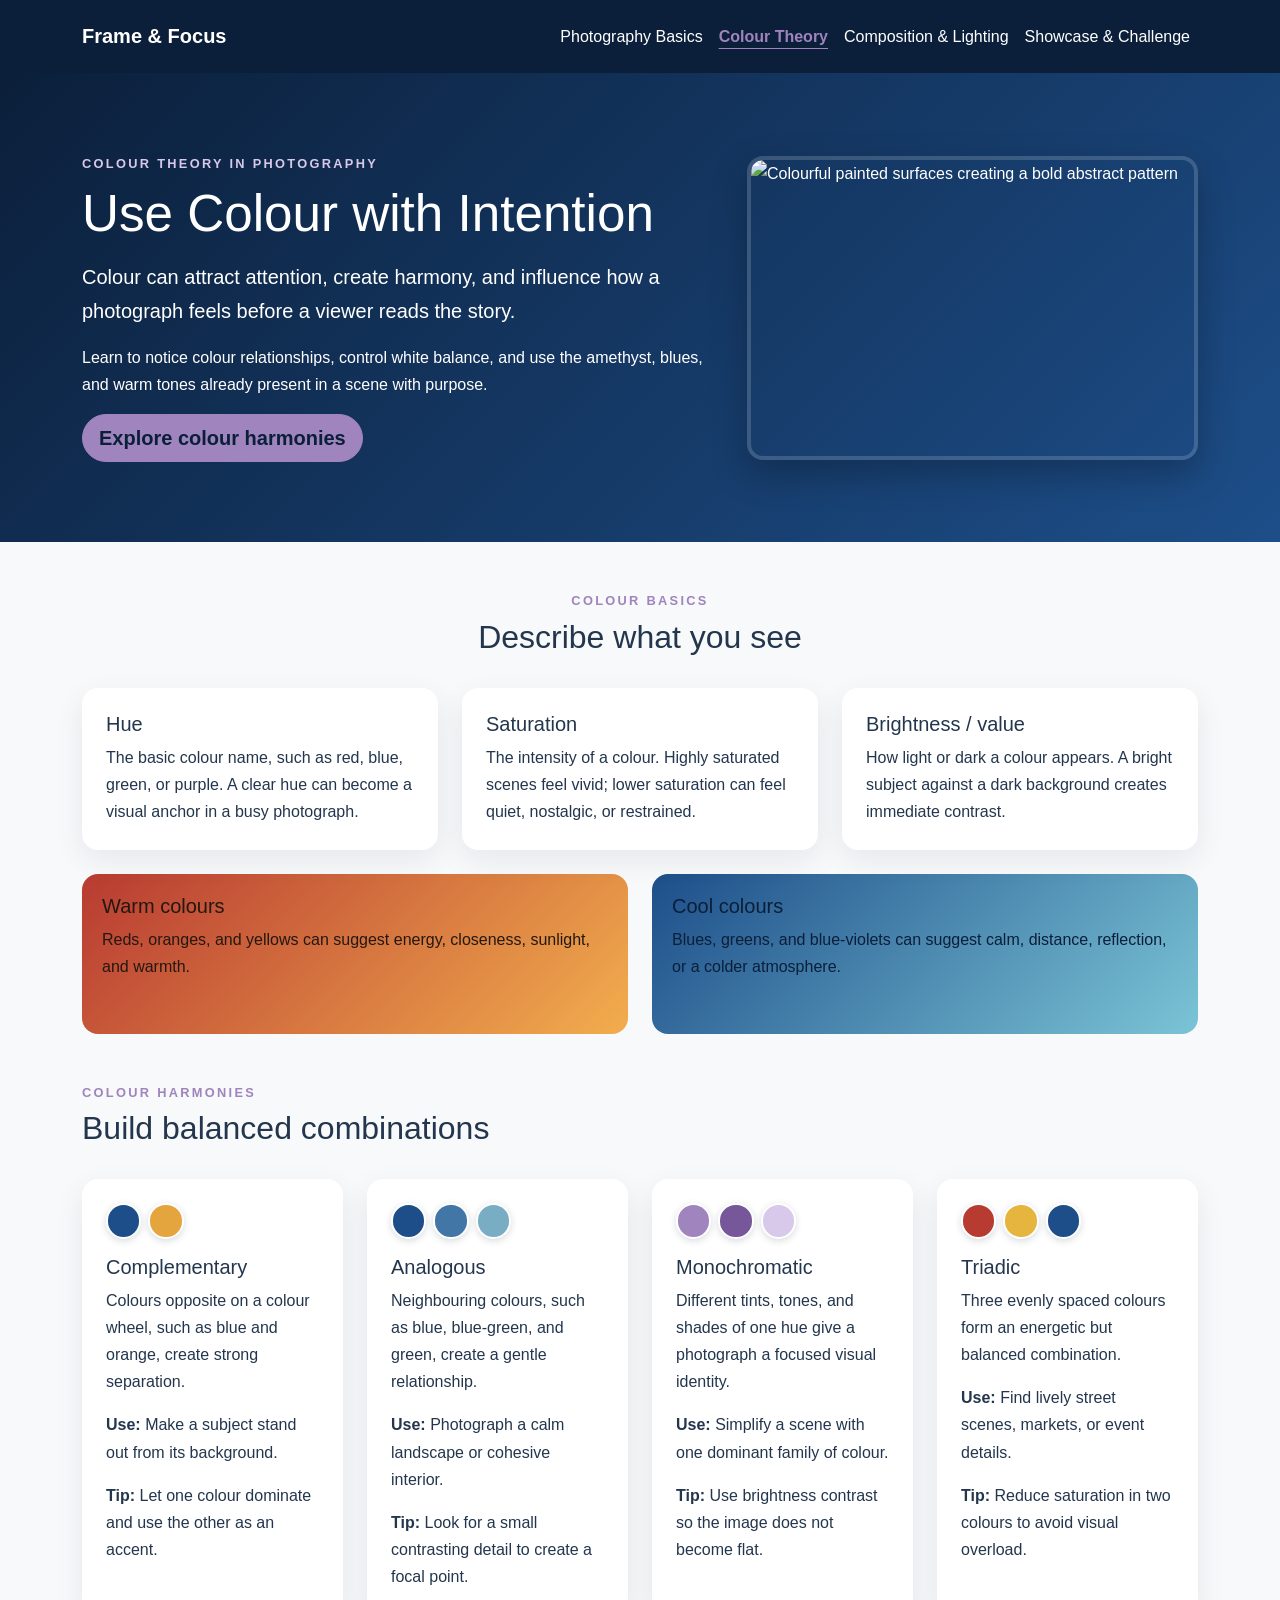
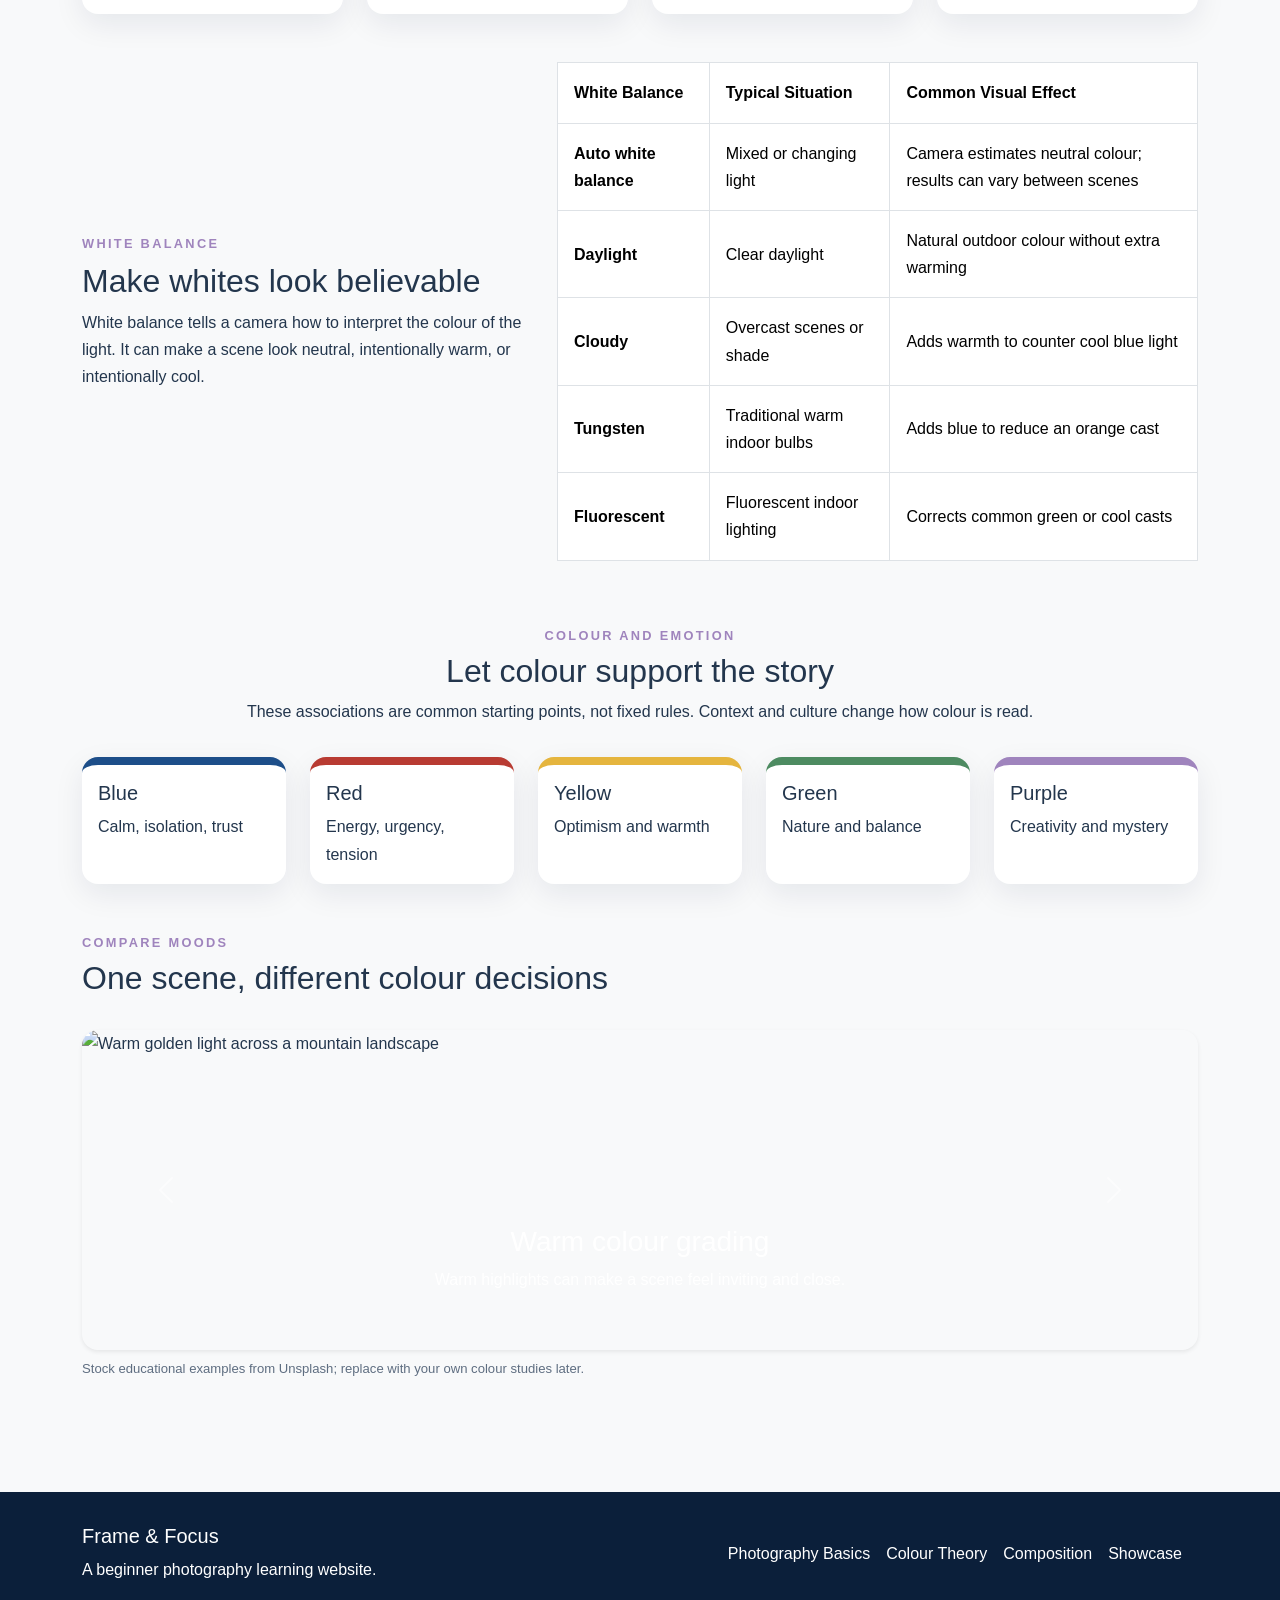
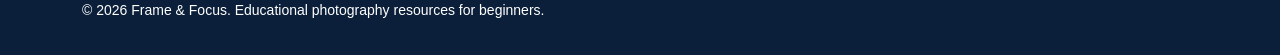
==== colour-theory.html @ 23847090 "After initial feedback" ====
<!DOCTYPE html>
<html lang="en">
<head><meta charset="UTF-8"><meta name="viewport" content="width=device-width, initial-scale=1.0"><title>Colour Theory | Frame &amp; Focus</title><link href="https://cdn.jsdelivr.net/npm/bootstrap@5.3.3/dist/css/bootstrap.min.css" rel="stylesheet"><link rel="stylesheet" href="css/style.css"></head>
<body>
<nav class="navbar navbar-expand-lg navbar-dark sticky-top"><div class="container"><a class="navbar-brand fw-bold" href="index.html">Frame &amp; Focus</a><button class="navbar-toggler" type="button" data-bs-toggle="collapse" data-bs-target="#mainNav" aria-controls="mainNav" aria-expanded="false" aria-label="Toggle navigation"><span class="navbar-toggler-icon"></span></button><div class="collapse navbar-collapse" id="mainNav"><ul class="navbar-nav ms-auto"><li class="nav-item"><a class="nav-link" href="index.html">Photography Basics</a></li><li class="nav-item"><a class="nav-link active" aria-current="page" href="colour-theory.html">Colour Theory</a></li><li class="nav-item"><a class="nav-link" href="composition.html">Composition &amp; Lighting</a></li><li class="nav-item"><a class="nav-link" href="showcase.html">Showcase &amp; Challenge</a></li></ul></div></div></nav>
<main>
  <section class="hero-section"><div class="container hero-content"><div class="row align-items-center gy-4"><div class="col-lg-7"><p class="eyebrow">Colour theory in photography</p><h1>Use Colour with Intention</h1><p class="lead">Colour can attract attention, create harmony, and influence how a photograph feels before a viewer reads the story.</p><p>Learn to notice colour relationships, control white balance, and use the amethyst, blues, and warm tones already present in a scene with purpose.</p><a class="btn btn-primary btn-lg" href="#harmonies">Explore colour harmonies</a></div><div class="col-lg-5"><img class="hero-image" src="https://images.unsplash.com/photo-1494438639946-1ebd1d20bf85?auto=format&amp;fit=crop&amp;w=900&amp;q=85" alt="Colourful painted surfaces creating a bold abstract pattern"></div></div></div></section>
  <section class="container py-5"><div class="section-heading text-center"><p class="eyebrow">Colour basics</p><h2>Describe what you see</h2></div><div class="row g-4"><div class="col-md-6 col-lg-4"><div class="card h-100"><div class="card-body p-4"><h3 class="h5">Hue</h3><p class="mb-0">The basic colour name, such as red, blue, green, or purple. A clear hue can become a visual anchor in a busy photograph.</p></div></div></div><div class="col-md-6 col-lg-4"><div class="card h-100"><div class="card-body p-4"><h3 class="h5">Saturation</h3><p class="mb-0">The intensity of a colour. Highly saturated scenes feel vivid; lower saturation can feel quiet, nostalgic, or restrained.</p></div></div></div><div class="col-md-6 col-lg-4"><div class="card h-100"><div class="card-body p-4"><h3 class="h5">Brightness / value</h3><p class="mb-0">How light or dark a colour appears. A bright subject against a dark background creates immediate contrast.</p></div></div></div><div class="col-md-6"><div class="colour-demo warm-demo"><h3 class="h5">Warm colours</h3><p class="mb-0">Reds, oranges, and yellows can suggest energy, closeness, sunlight, and warmth.</p></div></div><div class="col-md-6"><div class="colour-demo cool-demo"><h3 class="h5">Cool colours</h3><p class="mb-0">Blues, greens, and blue-violets can suggest calm, distance, reflection, or a colder atmosphere.</p></div></div></div></section>
  <section id="harmonies" class="container pb-5"><div class="section-heading"><p class="eyebrow">Colour harmonies</p><h2>Build balanced combinations</h2></div><div class="row g-4"><div class="col-md-6 col-xl-3"><article class="card h-100"><div class="card-body p-4"><div class="swatch-row mb-3"><span class="swatch" style="background:#1d4e89"></span><span class="swatch" style="background:#e5a53e"></span></div><h3 class="h5">Complementary</h3><p>Colours opposite on a colour wheel, such as blue and orange, create strong separation.</p><p><strong>Use:</strong> Make a subject stand out from its background.</p><p class="mb-0"><strong>Tip:</strong> Let one colour dominate and use the other as an accent.</p></div></article></div><div class="col-md-6 col-xl-3"><article class="card h-100"><div class="card-body p-4"><div class="swatch-row mb-3"><span class="swatch" style="background:#1d4e89"></span><span class="swatch" style="background:#4276a7"></span><span class="swatch" style="background:#78adc3"></span></div><h3 class="h5">Analogous</h3><p>Neighbouring colours, such as blue, blue-green, and green, create a gentle relationship.</p><p><strong>Use:</strong> Photograph a calm landscape or cohesive interior.</p><p class="mb-0"><strong>Tip:</strong> Look for a small contrasting detail to create a focal point.</p></div></article></div><div class="col-md-6 col-xl-3"><article class="card h-100"><div class="card-body p-4"><div class="swatch-row mb-3"><span class="swatch" style="background:#9f84bd"></span><span class="swatch" style="background:#76579a"></span><span class="swatch" style="background:#d8c8ea"></span></div><h3 class="h5">Monochromatic</h3><p>Different tints, tones, and shades of one hue give a photograph a focused visual identity.</p><p><strong>Use:</strong> Simplify a scene with one dominant family of colour.</p><p class="mb-0"><strong>Tip:</strong> Use brightness contrast so the image does not become flat.</p></div></article></div><div class="col-md-6 col-xl-3"><article class="card h-100"><div class="card-body p-4"><div class="swatch-row mb-3"><span class="swatch" style="background:#b83b32"></span><span class="swatch" style="background:#e5b53e"></span><span class="swatch" style="background:#1d4e89"></span></div><h3 class="h5">Triadic</h3><p>Three evenly spaced colours form an energetic but balanced combination.</p><p><strong>Use:</strong> Find lively street scenes, markets, or event details.</p><p class="mb-0"><strong>Tip:</strong> Reduce saturation in two colours to avoid visual overload.</p></div></article></div></div></section>
  <section class="container pb-5"><div class="row g-4 align-items-center"><div class="col-lg-5"><p class="eyebrow">White balance</p><h2>Make whites look believable</h2><p>White balance tells a camera how to interpret the colour of the light. It can make a scene look neutral, intentionally warm, or intentionally cool.</p></div><div class="col-lg-7"><div class="table-responsive"><table class="table table-bordered align-middle"><thead><tr><th scope="col">White Balance</th><th scope="col">Typical Situation</th><th scope="col">Common Visual Effect</th></tr></thead><tbody><tr><th scope="row">Auto white balance</th><td>Mixed or changing light</td><td>Camera estimates neutral colour; results can vary between scenes</td></tr><tr><th scope="row">Daylight</th><td>Clear daylight</td><td>Natural outdoor colour without extra warming</td></tr><tr><th scope="row">Cloudy</th><td>Overcast scenes or shade</td><td>Adds warmth to counter cool blue light</td></tr><tr><th scope="row">Tungsten</th><td>Traditional warm indoor bulbs</td><td>Adds blue to reduce an orange cast</td></tr><tr><th scope="row">Fluorescent</th><td>Fluorescent indoor lighting</td><td>Corrects common green or cool casts</td></tr></tbody></table></div></div></div></section>
  <section class="container pb-5"><div class="section-heading text-center"><p class="eyebrow">Colour and emotion</p><h2>Let colour support the story</h2><p>These associations are common starting points, not fixed rules. Context and culture change how colour is read.</p></div><div class="row g-4"><div class="col-md-6 col-lg"><div class="card emotion-blue h-100"><div class="card-body"><h3 class="h5">Blue</h3><p class="mb-0">Calm, isolation, trust</p></div></div></div><div class="col-md-6 col-lg"><div class="card emotion-red h-100"><div class="card-body"><h3 class="h5">Red</h3><p class="mb-0">Energy, urgency, tension</p></div></div></div><div class="col-md-6 col-lg"><div class="card emotion-yellow h-100"><div class="card-body"><h3 class="h5">Yellow</h3><p class="mb-0">Optimism and warmth</p></div></div></div><div class="col-md-6 col-lg"><div class="card emotion-green h-100"><div class="card-body"><h3 class="h5">Green</h3><p class="mb-0">Nature and balance</p></div></div></div><div class="col-md-6 col-lg"><div class="card emotion-purple h-100"><div class="card-body"><h3 class="h5">Purple</h3><p class="mb-0">Creativity and mystery</p></div></div></div></div></section>
  <section class="container pb-5"><div class="section-heading"><p class="eyebrow">Compare moods</p><h2>One scene, different colour decisions</h2></div><div id="colourCarousel" class="carousel slide shadow-sm rounded-4 overflow-hidden" data-bs-ride="carousel"><div class="carousel-inner"><div class="carousel-item active"><img class="comparison-image" src="https://images.unsplash.com/photo-1500534623283-312aade485b7?auto=format&amp;fit=crop&amp;w=1400&amp;q=85" alt="Warm golden light across a mountain landscape"><div class="carousel-caption d-none d-md-block"><h3>Warm colour grading</h3><p>Warm highlights can make a scene feel inviting and close.</p></div></div><div class="carousel-item"><img class="comparison-image" src="https://images.unsplash.com/photo-1500530855697-b586d89ba3ee?auto=format&amp;fit=crop&amp;w=1400&amp;q=85" alt="Cool blue evening scene in a forest"><div class="carousel-caption d-none d-md-block"><h3>Cool colour grading</h3><p>Cool tones can make a scene feel distant, calm, or reflective.</p></div></div><div class="carousel-item"><img class="comparison-image" src="https://images.unsplash.com/photo-1470770841072-f978cf4d019e?auto=format&amp;fit=crop&amp;w=1400&amp;q=85" alt="Colourful mountain lake landscape with strong saturation"><div class="carousel-caption d-none d-md-block"><h3>Saturation changes impact</h3><p>Vivid colour grabs attention; restrained colour lets shape and light lead.</p></div></div></div><button class="carousel-control-prev" type="button" data-bs-target="#colourCarousel" data-bs-slide="prev"><span class="carousel-control-prev-icon" aria-hidden="true"></span><span class="visually-hidden">Previous</span></button><button class="carousel-control-next" type="button" data-bs-target="#colourCarousel" data-bs-slide="next"><span class="carousel-control-next-icon" aria-hidden="true"></span><span class="visually-hidden">Next</span></button></div><p class="stock-label mt-2">Stock educational examples from Unsplash; replace with your own colour studies later.</p></section>
</main>
<footer class="site-footer"><div class="container"><div class="row gy-3 align-items-center"><div class="col-md-6"><h2 class="h5">Frame &amp; Focus</h2><p class="mb-0">A beginner photography learning website.</p></div><div class="col-md-6 text-md-end"><a href="index.html">Photography Basics</a><a href="colour-theory.html">Colour Theory</a><a href="composition.html">Composition</a><a href="showcase.html">Showcase</a></div></div><div class="small mt-3">&copy; 2026 Frame &amp; Focus. Educational photography resources for beginners.</div></div></footer><script src="https://cdn.jsdelivr.net/npm/bootstrap@5.3.3/dist/js/bootstrap.bundle.min.js"></script>
</body></html>
---- css/style.css ----
:root {
  --navy: #0b1f3a;
  --blue: #1d4e89;
  --accent-color: #9f84bd;
  --accent: var(--accent-color);
  --bg: #f8f9fa;
  --card: #ffffff;
  --text: #23364d;
  --muted: #5e6d80;
  --border: #dce3eb;
}

body {
  font-family: "Segoe UI", Tahoma, Geneva, Verdana, sans-serif;
  color: var(--text);
  background: var(--bg);
  line-height: 1.7;
}

img { display: block; max-width: 100%; }
a { color: var(--blue); }
a:hover { color: var(--navy); }

.navbar { background: var(--navy); padding: 0.9rem 0; }
.navbar-brand, .nav-link, .navbar-dark .navbar-nav .nav-link { color: #fff !important; }
.navbar .nav-link { border-radius: 0.5rem; }
.navbar .nav-link:hover, .navbar .nav-link:focus, .navbar .nav-link.active,
.navbar .dropdown-item:hover, .navbar .dropdown-item:focus { color: var(--accent-color) !important; }
.navbar .nav-link.active { font-weight: 700; text-decoration: underline; text-underline-offset: 0.35rem; }

.hero-section { background: linear-gradient(135deg, var(--navy) 0%, var(--blue) 100%); color: #fff; padding: 5rem 0; }
.hero-short { padding: 4rem 0; }
.hero-content h1 { font-size: clamp(2.2rem, 4vw, 3.4rem); margin-bottom: 1rem; }
.hero-image { border: 4px solid rgba(255,255,255,.16); border-radius: 1rem; box-shadow: 0 14px 35px rgba(0,0,0,.25); min-height: 19rem; object-fit: cover; width: 100%; }
.hero-card, .card, .form-card { background: var(--card); color: var(--text); border: 0; border-radius: 1rem; box-shadow: 0 10px 30px rgba(11,31,58,.08); }

.eyebrow { color: var(--accent-color); font-size: .8rem; font-weight: 700; letter-spacing: .18em; margin-bottom: .5rem; text-transform: uppercase; }
.hero-section .eyebrow { color: #d8c8ea; }
.section-heading { margin-bottom: 2rem; }
.section-heading .eyebrow { margin-bottom: .35rem; }

.card { transition: transform .2s ease, box-shadow .2s ease; }
.card:hover { box-shadow: 0 14px 35px rgba(11,31,58,.12); transform: translateY(-4px); }
.card-img-top, .gallery-image, .technique-image { height: 14rem; object-fit: cover; }

.btn-primary, .btn-outline-primary, .btn-outline-light { border-radius: 999px; transition: all .2s ease; }
.btn-primary { background: var(--accent-color); border-color: var(--accent-color); color: var(--navy); font-weight: 700; }
.btn-primary:hover, .btn-primary:focus { background: #b79bd2; border-color: #b79bd2; color: var(--navy); }
.btn-outline-primary { border-color: var(--blue); color: var(--blue); }
.btn-outline-primary:hover, .btn-outline-primary:focus { background: var(--blue); border-color: var(--blue); color: #fff; }
.btn-outline-light:hover, .btn-outline-light:focus { background: #fff; color: var(--navy); }

.pill { background: rgba(159,132,189,.12); border: 1px solid rgba(159,132,189,.35); border-radius: 999px; color: var(--navy); font-weight: 600; padding: .75rem 1rem; text-align: center; }
.icon-disc { align-items: center; background: rgba(159,132,189,.2); border-radius: 50%; color: var(--navy); display: inline-flex; font-size: 1.15rem; font-weight: 800; height: 2.8rem; justify-content: center; width: 2.8rem; }
.text-accent { color: #76579a; font-weight: 700; }

.table { background: #fff; overflow: hidden; }
.table thead { background: var(--navy); color: #fff; }
.table th, .table td { padding: 1rem; vertical-align: middle; }
.table caption { color: var(--muted); }

.exposure-visual { background: linear-gradient(135deg, #edf4fb, #f4eff9); border: 1px solid var(--border); border-radius: 1rem; padding: 1.5rem; }
.exposure-node { background: #fff; border: 2px solid var(--accent-color); border-radius: 50%; display: grid; font-weight: 700; height: 8rem; margin: auto; place-items: center; text-align: center; width: 8rem; }

.swatch-row { display: flex; gap: .45rem; }
.swatch { border: 2px solid #fff; border-radius: 50%; box-shadow: 0 2px 7px rgba(11,31,58,.16); display: inline-block; height: 2.2rem; width: 2.2rem; }
.colour-demo { border-radius: 1rem; min-height: 10rem; padding: 1.25rem; }
.warm-demo { background: linear-gradient(135deg, #b83b32, #f2ad4d); color: #241811; }
.cool-demo { background: linear-gradient(135deg, #1d4e89, #7bc4d6); color: #0b1f3a; }
.emotion-blue { border-top: .5rem solid #1d4e89; }.emotion-red { border-top: .5rem solid #b83b32; }.emotion-yellow { border-top: .5rem solid #e5b53e; }.emotion-green { border-top: .5rem solid #4d8b61; }.emotion-purple { border-top: .5rem solid var(--accent-color); }

.comparison-image { height: 20rem; object-fit: cover; width: 100%; }
.comparison-label { background: var(--navy); color: #fff; font-weight: 700; padding: .65rem 1rem; }
.accordion-button:not(.collapsed) { background: rgba(159,132,189,.15); color: var(--navy); }
.accordion-button:focus { border-color: var(--accent-color); box-shadow: 0 0 0 .25rem rgba(159,132,189,.25); }

.gallery-card .card-body { display: flex; flex-direction: column; }
.gallery-card .badge { align-self: flex-start; background: rgba(159,132,189,.18); color: var(--navy); }
.stock-label { color: var(--muted); font-size: .82rem; }
.form-card { padding: 1rem; }
.form-check { margin-bottom: .5rem; }
.form-control:focus, .form-select:focus, .form-check-input:focus { border-color: var(--accent-color); box-shadow: 0 0 0 .2rem rgba(159,132,189,.25); }
.form-check-input:checked { background-color: var(--accent-color); border-color: var(--accent-color); }
.response-summary dt { color: var(--navy); }
.response-summary dd { border-bottom: 1px solid var(--border); padding-bottom: .8rem; }

.site-footer { background: var(--navy); color: #fff; margin-top: 3rem; padding: 2rem 0; }
.site-footer a { color: #fff; margin-right: 1rem; text-decoration: none; }
.site-footer a:hover, .site-footer a:focus { color: var(--accent-color); }

a:focus-visible, button:focus-visible { outline: 3px solid #d8c8ea; outline-offset: 3px; }
@media (max-width: 767px) { .hero-section { padding: 3.5rem 0; } .hero-image { min-height: 14rem; } .site-footer .text-md-end { text-align: left !important; } .comparison-image { height: 15rem; } }
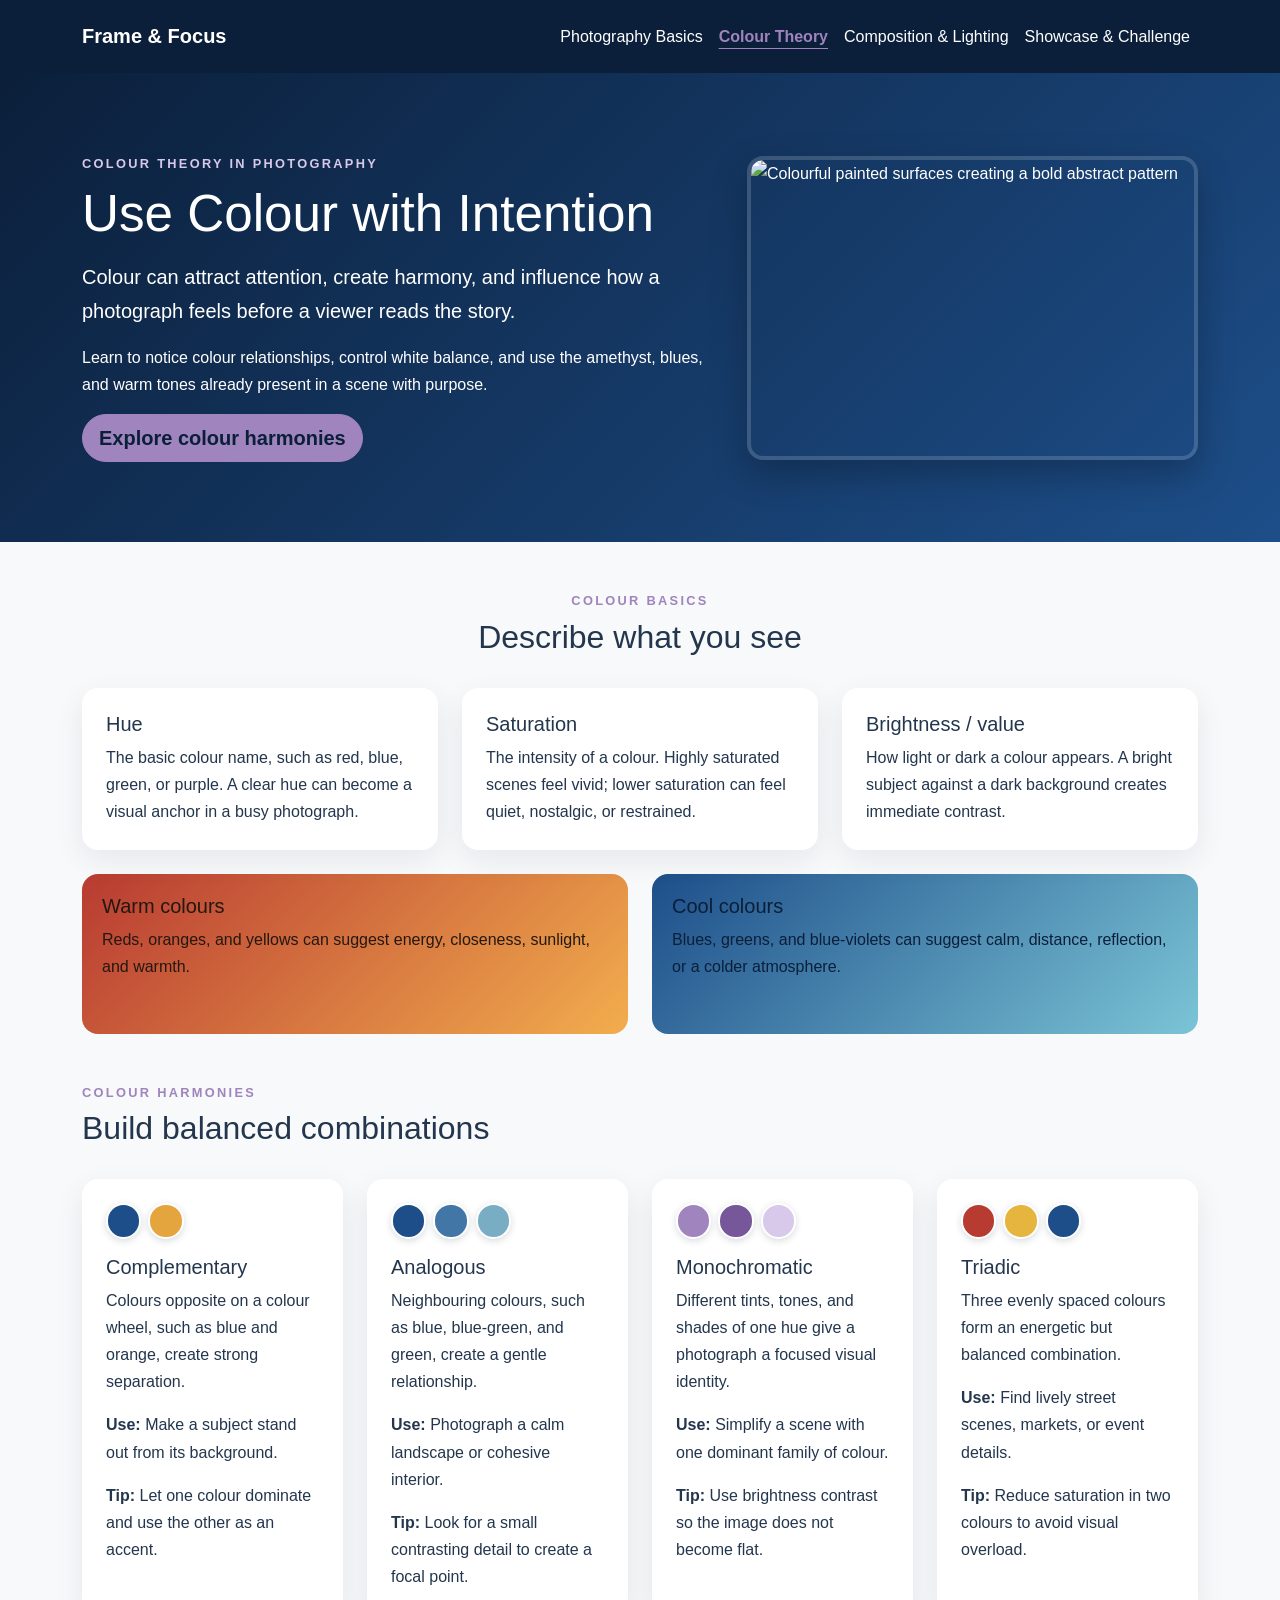
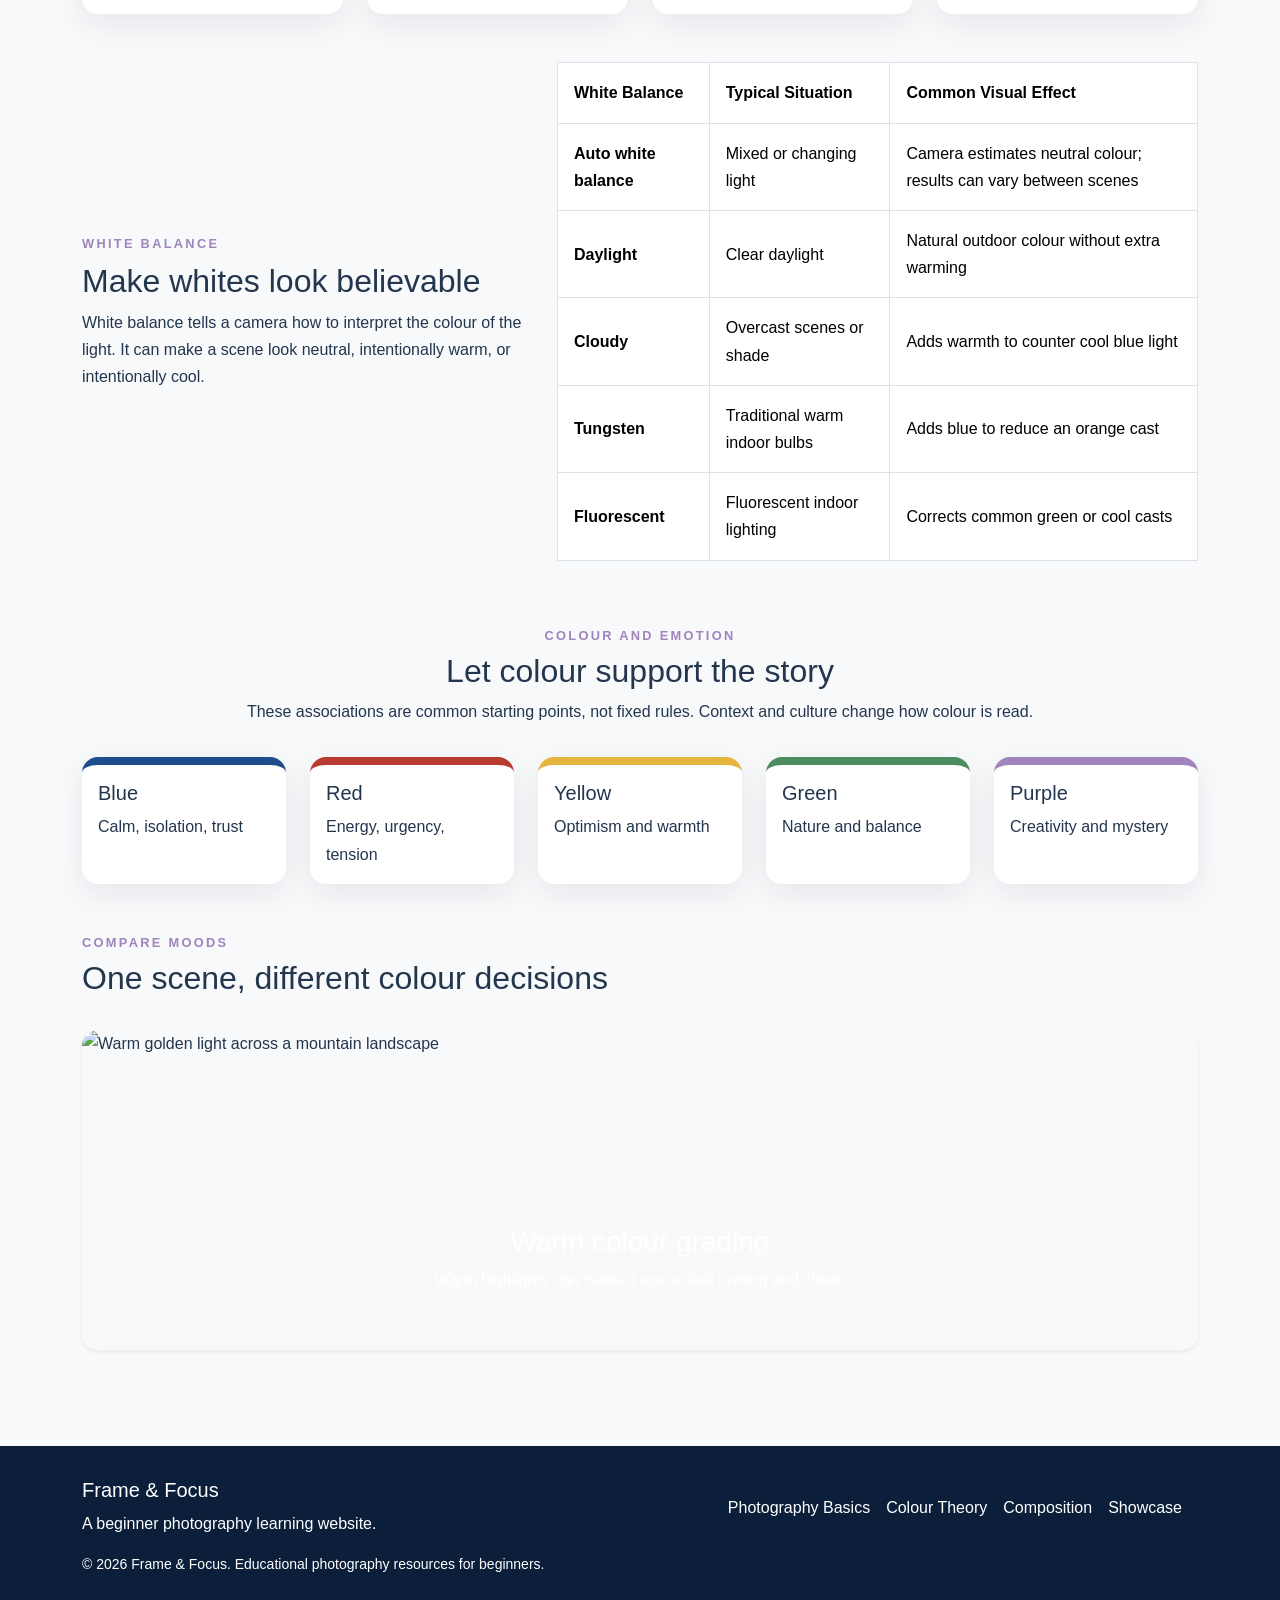
==== commit 40d0f5a5: "Bug fixes" ====
--- a/colour-theory.html
+++ b/colour-theory.html
@@ -1,6 +1,6 @@
 <!DOCTYPE html>
 <html lang="en">
-<head><meta charset="UTF-8"><meta name="viewport" content="width=device-width, initial-scale=1.0"><title>Colour Theory | Frame &amp; Focus</title><link href="https://cdn.jsdelivr.net/npm/bootstrap@5.3.3/dist/css/bootstrap.min.css" rel="stylesheet"><link rel="stylesheet" href="css/style.css"></head>
+<head><meta charset="UTF-8"><meta name="viewport" content="width=device-width, initial-scale=1.0"><title>Colour Theory | Frame &amp; Focus</title><link href="https://cdn.jsdelivr.net/npm/bootstrap@5.3.3/dist/css/bootstrap.min.css" rel="stylesheet"><link rel="stylesheet" href="css/style.css"><script src="js/main.js" defer></script></head>
 <body>
 <nav class="navbar navbar-expand-lg navbar-dark sticky-top"><div class="container"><a class="navbar-brand fw-bold" href="index.html">Frame &amp; Focus</a><button class="navbar-toggler" type="button" data-bs-toggle="collapse" data-bs-target="#mainNav" aria-controls="mainNav" aria-expanded="false" aria-label="Toggle navigation"><span class="navbar-toggler-icon"></span></button><div class="collapse navbar-collapse" id="mainNav"><ul class="navbar-nav ms-auto"><li class="nav-item"><a class="nav-link" href="index.html">Photography Basics</a></li><li class="nav-item"><a class="nav-link active" aria-current="page" href="colour-theory.html">Colour Theory</a></li><li class="nav-item"><a class="nav-link" href="composition.html">Composition &amp; Lighting</a></li><li class="nav-item"><a class="nav-link" href="showcase.html">Showcase &amp; Challenge</a></li></ul></div></div></nav>
 <main>
@@ -9,7 +9,7 @@
   <section id="harmonies" class="container pb-5"><div class="section-heading"><p class="eyebrow">Colour harmonies</p><h2>Build balanced combinations</h2></div><div class="row g-4"><div class="col-md-6 col-xl-3"><article class="card h-100"><div class="card-body p-4"><div class="swatch-row mb-3"><span class="swatch" style="background:#1d4e89"></span><span class="swatch" style="background:#e5a53e"></span></div><h3 class="h5">Complementary</h3><p>Colours opposite on a colour wheel, such as blue and orange, create strong separation.</p><p><strong>Use:</strong> Make a subject stand out from its background.</p><p class="mb-0"><strong>Tip:</strong> Let one colour dominate and use the other as an accent.</p></div></article></div><div class="col-md-6 col-xl-3"><article class="card h-100"><div class="card-body p-4"><div class="swatch-row mb-3"><span class="swatch" style="background:#1d4e89"></span><span class="swatch" style="background:#4276a7"></span><span class="swatch" style="background:#78adc3"></span></div><h3 class="h5">Analogous</h3><p>Neighbouring colours, such as blue, blue-green, and green, create a gentle relationship.</p><p><strong>Use:</strong> Photograph a calm landscape or cohesive interior.</p><p class="mb-0"><strong>Tip:</strong> Look for a small contrasting detail to create a focal point.</p></div></article></div><div class="col-md-6 col-xl-3"><article class="card h-100"><div class="card-body p-4"><div class="swatch-row mb-3"><span class="swatch" style="background:#9f84bd"></span><span class="swatch" style="background:#76579a"></span><span class="swatch" style="background:#d8c8ea"></span></div><h3 class="h5">Monochromatic</h3><p>Different tints, tones, and shades of one hue give a photograph a focused visual identity.</p><p><strong>Use:</strong> Simplify a scene with one dominant family of colour.</p><p class="mb-0"><strong>Tip:</strong> Use brightness contrast so the image does not become flat.</p></div></article></div><div class="col-md-6 col-xl-3"><article class="card h-100"><div class="card-body p-4"><div class="swatch-row mb-3"><span class="swatch" style="background:#b83b32"></span><span class="swatch" style="background:#e5b53e"></span><span class="swatch" style="background:#1d4e89"></span></div><h3 class="h5">Triadic</h3><p>Three evenly spaced colours form an energetic but balanced combination.</p><p><strong>Use:</strong> Find lively street scenes, markets, or event details.</p><p class="mb-0"><strong>Tip:</strong> Reduce saturation in two colours to avoid visual overload.</p></div></article></div></div></section>
   <section class="container pb-5"><div class="row g-4 align-items-center"><div class="col-lg-5"><p class="eyebrow">White balance</p><h2>Make whites look believable</h2><p>White balance tells a camera how to interpret the colour of the light. It can make a scene look neutral, intentionally warm, or intentionally cool.</p></div><div class="col-lg-7"><div class="table-responsive"><table class="table table-bordered align-middle"><thead><tr><th scope="col">White Balance</th><th scope="col">Typical Situation</th><th scope="col">Common Visual Effect</th></tr></thead><tbody><tr><th scope="row">Auto white balance</th><td>Mixed or changing light</td><td>Camera estimates neutral colour; results can vary between scenes</td></tr><tr><th scope="row">Daylight</th><td>Clear daylight</td><td>Natural outdoor colour without extra warming</td></tr><tr><th scope="row">Cloudy</th><td>Overcast scenes or shade</td><td>Adds warmth to counter cool blue light</td></tr><tr><th scope="row">Tungsten</th><td>Traditional warm indoor bulbs</td><td>Adds blue to reduce an orange cast</td></tr><tr><th scope="row">Fluorescent</th><td>Fluorescent indoor lighting</td><td>Corrects common green or cool casts</td></tr></tbody></table></div></div></div></section>
   <section class="container pb-5"><div class="section-heading text-center"><p class="eyebrow">Colour and emotion</p><h2>Let colour support the story</h2><p>These associations are common starting points, not fixed rules. Context and culture change how colour is read.</p></div><div class="row g-4"><div class="col-md-6 col-lg"><div class="card emotion-blue h-100"><div class="card-body"><h3 class="h5">Blue</h3><p class="mb-0">Calm, isolation, trust</p></div></div></div><div class="col-md-6 col-lg"><div class="card emotion-red h-100"><div class="card-body"><h3 class="h5">Red</h3><p class="mb-0">Energy, urgency, tension</p></div></div></div><div class="col-md-6 col-lg"><div class="card emotion-yellow h-100"><div class="card-body"><h3 class="h5">Yellow</h3><p class="mb-0">Optimism and warmth</p></div></div></div><div class="col-md-6 col-lg"><div class="card emotion-green h-100"><div class="card-body"><h3 class="h5">Green</h3><p class="mb-0">Nature and balance</p></div></div></div><div class="col-md-6 col-lg"><div class="card emotion-purple h-100"><div class="card-body"><h3 class="h5">Purple</h3><p class="mb-0">Creativity and mystery</p></div></div></div></div></section>
-  <section class="container pb-5"><div class="section-heading"><p class="eyebrow">Compare moods</p><h2>One scene, different colour decisions</h2></div><div id="colourCarousel" class="carousel slide shadow-sm rounded-4 overflow-hidden" data-bs-ride="carousel"><div class="carousel-inner"><div class="carousel-item active"><img class="comparison-image" src="https://images.unsplash.com/photo-1500534623283-312aade485b7?auto=format&amp;fit=crop&amp;w=1400&amp;q=85" alt="Warm golden light across a mountain landscape"><div class="carousel-caption d-none d-md-block"><h3>Warm colour grading</h3><p>Warm highlights can make a scene feel inviting and close.</p></div></div><div class="carousel-item"><img class="comparison-image" src="https://images.unsplash.com/photo-1500530855697-b586d89ba3ee?auto=format&amp;fit=crop&amp;w=1400&amp;q=85" alt="Cool blue evening scene in a forest"><div class="carousel-caption d-none d-md-block"><h3>Cool colour grading</h3><p>Cool tones can make a scene feel distant, calm, or reflective.</p></div></div><div class="carousel-item"><img class="comparison-image" src="https://images.unsplash.com/photo-1470770841072-f978cf4d019e?auto=format&amp;fit=crop&amp;w=1400&amp;q=85" alt="Colourful mountain lake landscape with strong saturation"><div class="carousel-caption d-none d-md-block"><h3>Saturation changes impact</h3><p>Vivid colour grabs attention; restrained colour lets shape and light lead.</p></div></div></div><button class="carousel-control-prev" type="button" data-bs-target="#colourCarousel" data-bs-slide="prev"><span class="carousel-control-prev-icon" aria-hidden="true"></span><span class="visually-hidden">Previous</span></button><button class="carousel-control-next" type="button" data-bs-target="#colourCarousel" data-bs-slide="next"><span class="carousel-control-next-icon" aria-hidden="true"></span><span class="visually-hidden">Next</span></button></div><p class="stock-label mt-2">Stock educational examples from Unsplash; replace with your own colour studies later.</p></section>
+  <section class="container pb-5"><div class="section-heading"><p class="eyebrow">Compare moods</p><h2>One scene, different colour decisions</h2></div><div id="colourCarousel" class="carousel slide shadow-sm rounded-4 overflow-hidden" data-bs-ride="carousel"><div class="carousel-inner"><div class="carousel-item active"><img class="comparison-image reveal-image" loading="lazy" src="https://images.unsplash.com/photo-1500534623283-312aade485b7?auto=format&amp;fit=crop&amp;w=1400&amp;q=85" alt="Warm golden light across a mountain landscape"><div class="carousel-caption d-none d-md-block"><h3>Warm colour grading</h3><p>Warm highlights can make a scene feel inviting and close.</p></div></div><div class="carousel-item"><img class="comparison-image reveal-image" loading="lazy" src="https://images.unsplash.com/photo-1500530855697-b586d89ba3ee?auto=format&amp;fit=crop&amp;w=1400&amp;q=85" alt="Cool blue evening scene in a forest"><div class="carousel-caption d-none d-md-block"><h3>Cool colour grading</h3><p>Cool tones can make a scene feel distant, calm, or reflective.</p></div></div><div class="carousel-item"><img class="comparison-image reveal-image" loading="lazy" src="https://images.unsplash.com/photo-1470770841072-f978cf4d019e?auto=format&amp;fit=crop&amp;w=1400&amp;q=85" alt="Colourful mountain lake landscape with strong saturation"><div class="carousel-caption d-none d-md-block"><h3>Saturation changes impact</h3><p>Vivid colour grabs attention; restrained colour lets shape and light lead.</p></div></div></div><button class="carousel-control-prev" type="button" data-bs-target="#colourCarousel" data-bs-slide="prev"><span class="carousel-control-prev-icon" aria-hidden="true"></span><span class="visually-hidden">Previous</span></button><button class="carousel-control-next" type="button" data-bs-target="#colourCarousel" data-bs-slide="next"><span class="carousel-control-next-icon" aria-hidden="true"></span><span class="visually-hidden">Next</span></button></div></section>
 </main>
 <footer class="site-footer"><div class="container"><div class="row gy-3 align-items-center"><div class="col-md-6"><h2 class="h5">Frame &amp; Focus</h2><p class="mb-0">A beginner photography learning website.</p></div><div class="col-md-6 text-md-end"><a href="index.html">Photography Basics</a><a href="colour-theory.html">Colour Theory</a><a href="composition.html">Composition</a><a href="showcase.html">Showcase</a></div></div><div class="small mt-3">&copy; 2026 Frame &amp; Focus. Educational photography resources for beginners.</div></div></footer><script src="https://cdn.jsdelivr.net/npm/bootstrap@5.3.3/dist/js/bootstrap.bundle.min.js"></script>
 </body></html>
--- a/css/style.css
+++ b/css/style.css
@@ -76,7 +76,6 @@
 
 .gallery-card .card-body { display: flex; flex-direction: column; }
 .gallery-card .badge { align-self: flex-start; background: rgba(159,132,189,.18); color: var(--navy); }
-.stock-label { color: var(--muted); font-size: .82rem; }
 .form-card { padding: 1rem; }
 .form-check { margin-bottom: .5rem; }
 .form-control:focus, .form-select:focus, .form-check-input:focus { border-color: var(--accent-color); box-shadow: 0 0 0 .2rem rgba(159,132,189,.25); }
@@ -84,9 +83,30 @@
 .response-summary dt { color: var(--navy); }
 .response-summary dd { border-bottom: 1px solid var(--border); padding-bottom: .8rem; }
 
+.tip-card { border-left: .4rem solid var(--accent-color); }
+.tip-loading { align-items: center; display: flex; justify-content: center; min-height: 10rem; }
+.tip-category { background: rgba(159,132,189,.2); border-radius: 999px; color: var(--navy); display: inline-block; font-size: .8rem; font-weight: 700; letter-spacing: .08em; padding: .35rem .8rem; text-transform: uppercase; }
+.tip-error { border: 1px solid rgba(29,78,137,.2); border-radius: .75rem; }
+
+.gallery-filters { display: flex; flex-wrap: wrap; gap: .65rem; justify-content: center; }
+.gallery-filter { appearance: none; background: #fff; border: 1px solid var(--blue); border-radius: 999px; box-shadow: 0 4px 12px rgba(11,31,58,.06); color: var(--navy); cursor: pointer; font-weight: 700; line-height: 1.2; padding: .65rem 1.1rem; transition: background-color .2s ease, border-color .2s ease, box-shadow .2s ease, color .2s ease, transform .2s ease; }
+.gallery-filter:hover { background: rgba(159,132,189,.14); border-color: var(--accent-color); color: var(--navy); transform: translateY(-1px); }
+.gallery-filter.is-active, .gallery-filter[aria-pressed="true"] { background: var(--accent-color); border-color: var(--accent-color); box-shadow: 0 6px 16px rgba(11,31,58,.14); color: var(--navy); }
+.gallery-filter:focus-visible { outline: 3px solid rgba(159,132,189,.55); outline-offset: 3px; }
+.gallery-item-container.is-filtered-out { display: none; }
+
+.reveal-image { opacity: 1; transform: translateY(0); transition: opacity .55s ease, transform .55s ease; }
+.reveal-image.reveal-pending { opacity: 0; transform: translateY(1rem); }
+.reveal-image.is-visible { opacity: 1; transform: translateY(0); }
+
 .site-footer { background: var(--navy); color: #fff; margin-top: 3rem; padding: 2rem 0; }
 .site-footer a { color: #fff; margin-right: 1rem; text-decoration: none; }
 .site-footer a:hover, .site-footer a:focus { color: var(--accent-color); }
 
 a:focus-visible, button:focus-visible { outline: 3px solid #d8c8ea; outline-offset: 3px; }
 @media (max-width: 767px) { .hero-section { padding: 3.5rem 0; } .hero-image { min-height: 14rem; } .site-footer .text-md-end { text-align: left !important; } .comparison-image { height: 15rem; } }
+
+@media (prefers-reduced-motion: reduce) {
+  .gallery-filter, .reveal-image { transition: none; }
+  .reveal-image.reveal-pending { opacity: 1; transform: none; }
+}
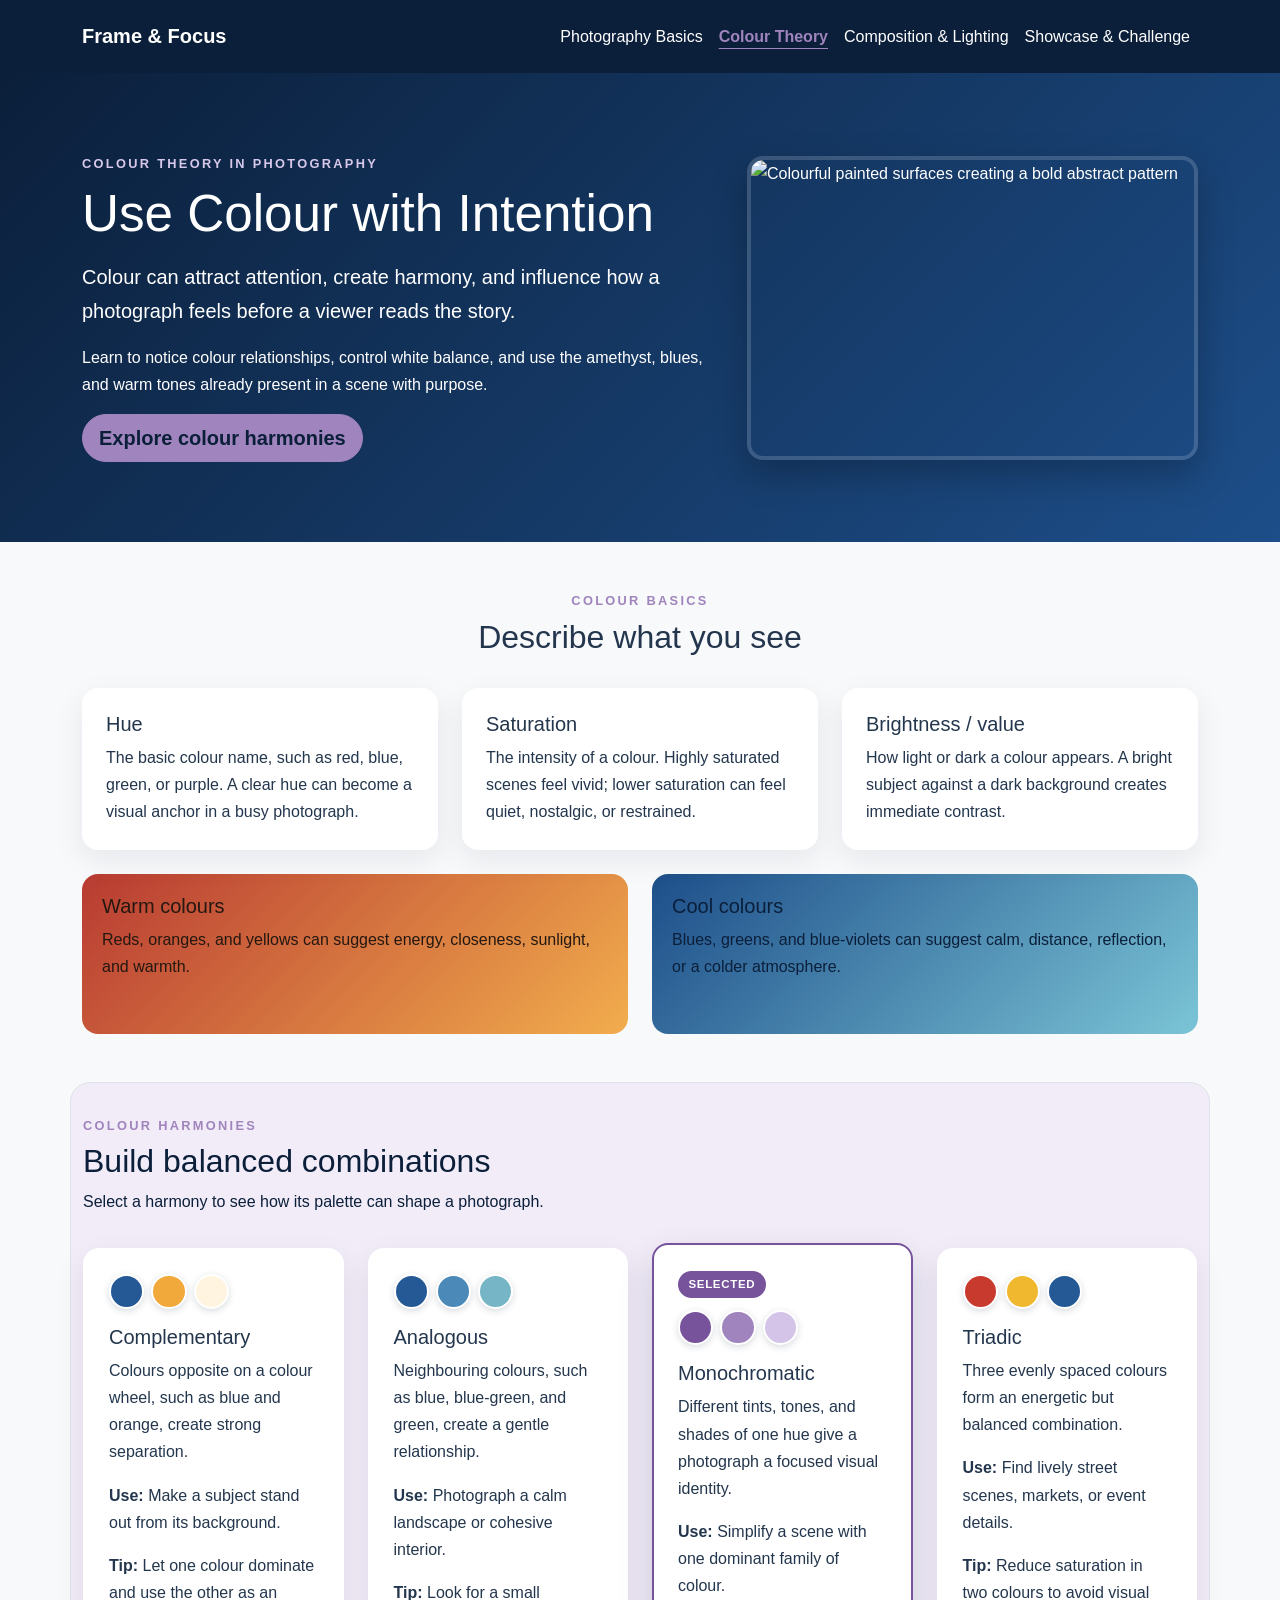
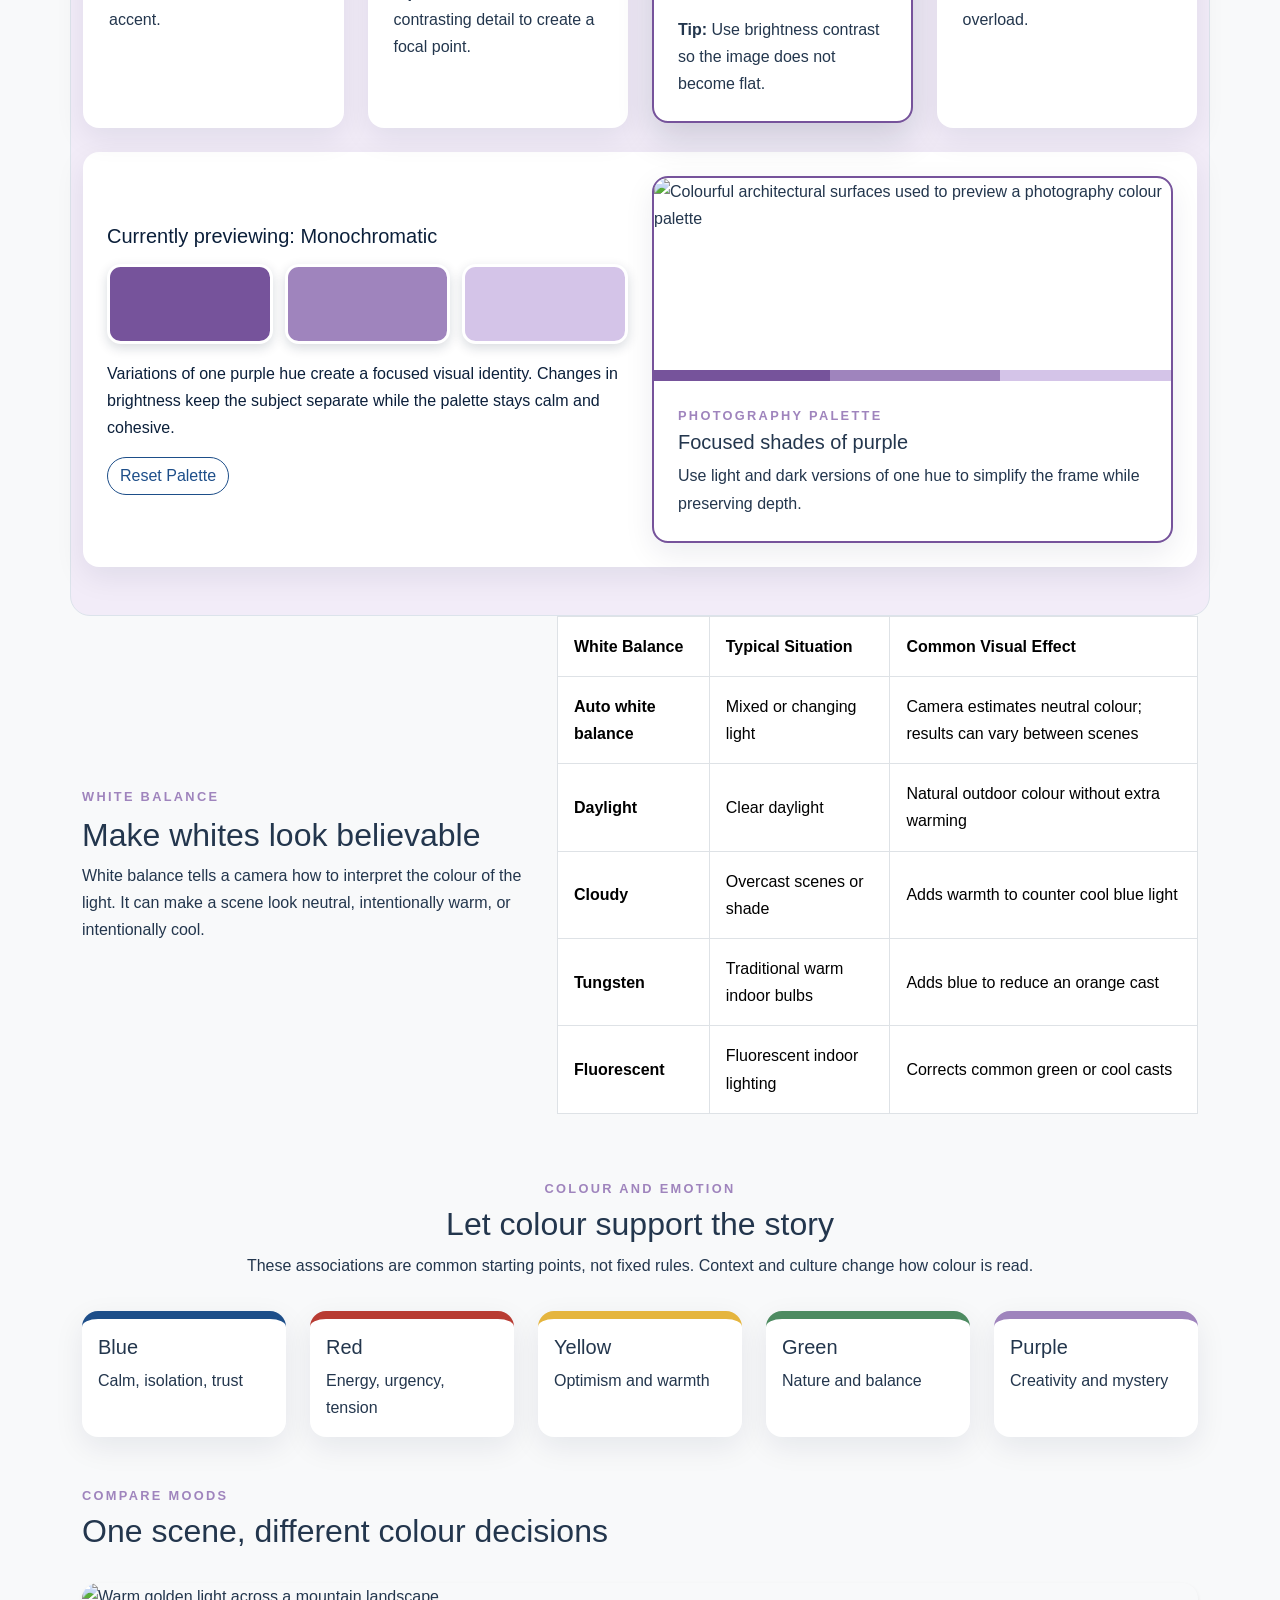
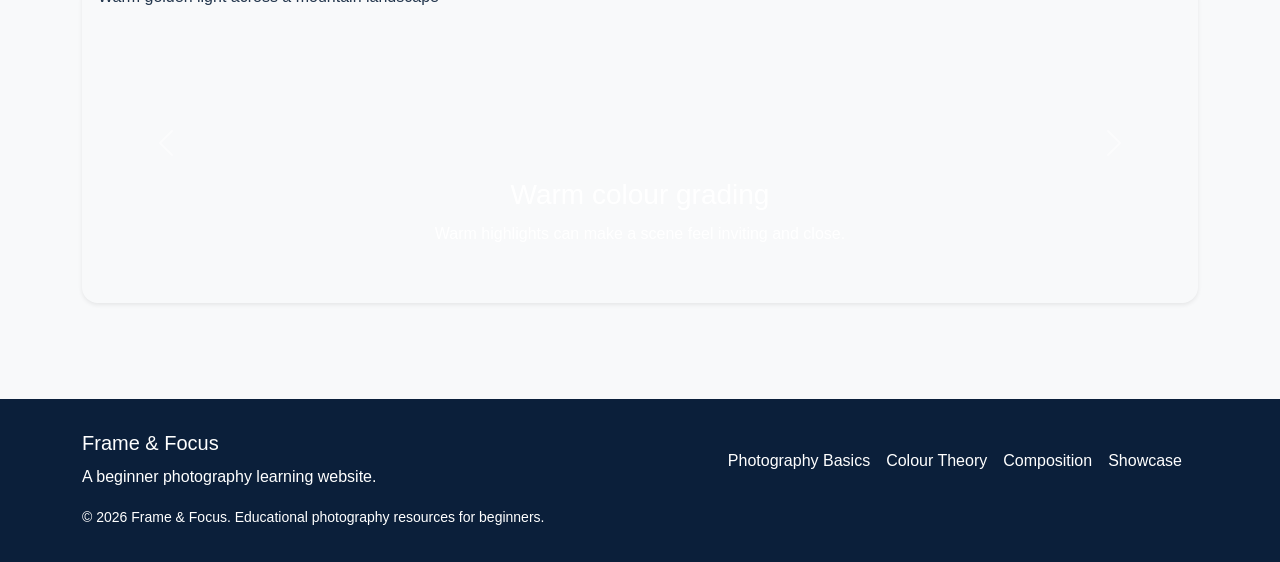
==== commit f092d01f: "post presentation cher feedback" ====
--- a/colour-theory.html
+++ b/colour-theory.html
@@ -6,7 +6,89 @@
 <main>
   <section class="hero-section"><div class="container hero-content"><div class="row align-items-center gy-4"><div class="col-lg-7"><p class="eyebrow">Colour theory in photography</p><h1>Use Colour with Intention</h1><p class="lead">Colour can attract attention, create harmony, and influence how a photograph feels before a viewer reads the story.</p><p>Learn to notice colour relationships, control white balance, and use the amethyst, blues, and warm tones already present in a scene with purpose.</p><a class="btn btn-primary btn-lg" href="#harmonies">Explore colour harmonies</a></div><div class="col-lg-5"><img class="hero-image" src="https://images.unsplash.com/photo-1494438639946-1ebd1d20bf85?auto=format&amp;fit=crop&amp;w=900&amp;q=85" alt="Colourful painted surfaces creating a bold abstract pattern"></div></div></div></section>
   <section class="container py-5"><div class="section-heading text-center"><p class="eyebrow">Colour basics</p><h2>Describe what you see</h2></div><div class="row g-4"><div class="col-md-6 col-lg-4"><div class="card h-100"><div class="card-body p-4"><h3 class="h5">Hue</h3><p class="mb-0">The basic colour name, such as red, blue, green, or purple. A clear hue can become a visual anchor in a busy photograph.</p></div></div></div><div class="col-md-6 col-lg-4"><div class="card h-100"><div class="card-body p-4"><h3 class="h5">Saturation</h3><p class="mb-0">The intensity of a colour. Highly saturated scenes feel vivid; lower saturation can feel quiet, nostalgic, or restrained.</p></div></div></div><div class="col-md-6 col-lg-4"><div class="card h-100"><div class="card-body p-4"><h3 class="h5">Brightness / value</h3><p class="mb-0">How light or dark a colour appears. A bright subject against a dark background creates immediate contrast.</p></div></div></div><div class="col-md-6"><div class="colour-demo warm-demo"><h3 class="h5">Warm colours</h3><p class="mb-0">Reds, oranges, and yellows can suggest energy, closeness, sunlight, and warmth.</p></div></div><div class="col-md-6"><div class="colour-demo cool-demo"><h3 class="h5">Cool colours</h3><p class="mb-0">Blues, greens, and blue-violets can suggest calm, distance, reflection, or a colder atmosphere.</p></div></div></div></section>
-  <section id="harmonies" class="container pb-5"><div class="section-heading"><p class="eyebrow">Colour harmonies</p><h2>Build balanced combinations</h2></div><div class="row g-4"><div class="col-md-6 col-xl-3"><article class="card h-100"><div class="card-body p-4"><div class="swatch-row mb-3"><span class="swatch" style="background:#1d4e89"></span><span class="swatch" style="background:#e5a53e"></span></div><h3 class="h5">Complementary</h3><p>Colours opposite on a colour wheel, such as blue and orange, create strong separation.</p><p><strong>Use:</strong> Make a subject stand out from its background.</p><p class="mb-0"><strong>Tip:</strong> Let one colour dominate and use the other as an accent.</p></div></article></div><div class="col-md-6 col-xl-3"><article class="card h-100"><div class="card-body p-4"><div class="swatch-row mb-3"><span class="swatch" style="background:#1d4e89"></span><span class="swatch" style="background:#4276a7"></span><span class="swatch" style="background:#78adc3"></span></div><h3 class="h5">Analogous</h3><p>Neighbouring colours, such as blue, blue-green, and green, create a gentle relationship.</p><p><strong>Use:</strong> Photograph a calm landscape or cohesive interior.</p><p class="mb-0"><strong>Tip:</strong> Look for a small contrasting detail to create a focal point.</p></div></article></div><div class="col-md-6 col-xl-3"><article class="card h-100"><div class="card-body p-4"><div class="swatch-row mb-3"><span class="swatch" style="background:#9f84bd"></span><span class="swatch" style="background:#76579a"></span><span class="swatch" style="background:#d8c8ea"></span></div><h3 class="h5">Monochromatic</h3><p>Different tints, tones, and shades of one hue give a photograph a focused visual identity.</p><p><strong>Use:</strong> Simplify a scene with one dominant family of colour.</p><p class="mb-0"><strong>Tip:</strong> Use brightness contrast so the image does not become flat.</p></div></article></div><div class="col-md-6 col-xl-3"><article class="card h-100"><div class="card-body p-4"><div class="swatch-row mb-3"><span class="swatch" style="background:#b83b32"></span><span class="swatch" style="background:#e5b53e"></span><span class="swatch" style="background:#1d4e89"></span></div><h3 class="h5">Triadic</h3><p>Three evenly spaced colours form an energetic but balanced combination.</p><p><strong>Use:</strong> Find lively street scenes, markets, or event details.</p><p class="mb-0"><strong>Tip:</strong> Reduce saturation in two colours to avoid visual overload.</p></div></article></div></div></section>
+  <section id="harmonies" class="container harmony-section pb-5">
+    <div class="section-heading">
+      <p class="eyebrow">Colour harmonies</p>
+      <h2>Build balanced combinations</h2>
+      <p>Select a harmony to see how its palette can shape a photograph.</p>
+    </div>
+    <div class="row g-4">
+      <div class="col-md-6 col-xl-3">
+        <article class="card harmony-card h-100" data-harmony="complementary" role="button" tabindex="0" aria-pressed="false">
+          <div class="card-body p-4">
+            <span class="harmony-selected-indicator" aria-hidden="true" hidden>Selected</span>
+            <div class="swatch-row mb-3"><span class="swatch" style="background:#245995"></span><span class="swatch" style="background:#f2a93b"></span><span class="swatch" style="background:#fff4df"></span></div>
+            <h3 class="h5">Complementary</h3>
+            <p>Colours opposite on a colour wheel, such as blue and orange, create strong separation.</p>
+            <p><strong>Use:</strong> Make a subject stand out from its background.</p>
+            <p class="mb-0"><strong>Tip:</strong> Let one colour dominate and use the other as an accent.</p>
+          </div>
+        </article>
+      </div>
+      <div class="col-md-6 col-xl-3">
+        <article class="card harmony-card h-100" data-harmony="analogous" role="button" tabindex="0" aria-pressed="false">
+          <div class="card-body p-4">
+            <span class="harmony-selected-indicator" aria-hidden="true" hidden>Selected</span>
+            <div class="swatch-row mb-3"><span class="swatch" style="background:#245995"></span><span class="swatch" style="background:#4a89b8"></span><span class="swatch" style="background:#76b5c5"></span></div>
+            <h3 class="h5">Analogous</h3>
+            <p>Neighbouring colours, such as blue, blue-green, and green, create a gentle relationship.</p>
+            <p><strong>Use:</strong> Photograph a calm landscape or cohesive interior.</p>
+            <p class="mb-0"><strong>Tip:</strong> Look for a small contrasting detail to create a focal point.</p>
+          </div>
+        </article>
+      </div>
+      <div class="col-md-6 col-xl-3">
+        <article class="card harmony-card is-selected h-100" data-harmony="monochromatic" role="button" tabindex="0" aria-pressed="true">
+          <div class="card-body p-4">
+            <span class="harmony-selected-indicator" aria-hidden="true">Selected</span>
+            <div class="swatch-row mb-3"><span class="swatch" style="background:#76539b"></span><span class="swatch" style="background:#9f84bd"></span><span class="swatch" style="background:#d4c4e8"></span></div>
+            <h3 class="h5">Monochromatic</h3>
+            <p>Different tints, tones, and shades of one hue give a photograph a focused visual identity.</p>
+            <p><strong>Use:</strong> Simplify a scene with one dominant family of colour.</p>
+            <p class="mb-0"><strong>Tip:</strong> Use brightness contrast so the image does not become flat.</p>
+          </div>
+        </article>
+      </div>
+      <div class="col-md-6 col-xl-3">
+        <article class="card harmony-card h-100" data-harmony="triadic" role="button" tabindex="0" aria-pressed="false">
+          <div class="card-body p-4">
+            <span class="harmony-selected-indicator" aria-hidden="true" hidden>Selected</span>
+            <div class="swatch-row mb-3"><span class="swatch" style="background:#c83a2d"></span><span class="swatch" style="background:#f0b82f"></span><span class="swatch" style="background:#245995"></span></div>
+            <h3 class="h5">Triadic</h3>
+            <p>Three evenly spaced colours form an energetic but balanced combination.</p>
+            <p><strong>Use:</strong> Find lively street scenes, markets, or event details.</p>
+            <p class="mb-0"><strong>Tip:</strong> Reduce saturation in two colours to avoid visual overload.</p>
+          </div>
+        </article>
+      </div>
+    </div>
+
+    <div class="harmony-preview mt-4" aria-labelledby="harmony-preview-heading">
+      <div class="row g-4 align-items-center">
+        <div class="col-lg-6">
+          <p id="harmony-preview-heading" class="h5 mb-3" aria-live="polite">Currently previewing: <span id="harmony-preview-name">Monochromatic</span></p>
+          <div class="harmony-preview-swatches mb-3" aria-label="Selected colour palette">
+            <span class="harmony-preview-swatch harmony-primary-swatch" title="Primary colour"></span>
+            <span class="harmony-preview-swatch harmony-secondary-swatch" title="Secondary colour"></span>
+            <span class="harmony-preview-swatch harmony-tertiary-swatch" title="Tertiary colour"></span>
+          </div>
+          <p id="harmony-preview-description">Variations of one purple hue create a focused visual identity. Changes in brightness keep the subject separate while the palette stays calm and cohesive.</p>
+          <button id="reset-harmony" type="button" class="btn btn-outline-primary">Reset Palette</button>
+        </div>
+        <div class="col-lg-6">
+          <article class="card harmony-sample-card overflow-hidden">
+            <img class="harmony-sample-image reveal-image" loading="lazy" src="https://images.unsplash.com/photo-1494438639946-1ebd1d20bf85?auto=format&amp;fit=crop&amp;w=900&amp;q=80" alt="Colourful architectural surfaces used to preview a photography colour palette">
+            <div class="harmony-sample-accent"></div>
+            <div class="card-body p-4">
+              <p class="eyebrow mb-1">Photography palette</p>
+              <h3 id="harmony-sample-title" class="h5">Focused shades of purple</h3>
+              <p id="harmony-sample-description" class="mb-0">Use light and dark versions of one hue to simplify the frame while preserving depth.</p>
+            </div>
+          </article>
+        </div>
+      </div>
+    </div>
+  </section>
   <section class="container pb-5"><div class="row g-4 align-items-center"><div class="col-lg-5"><p class="eyebrow">White balance</p><h2>Make whites look believable</h2><p>White balance tells a camera how to interpret the colour of the light. It can make a scene look neutral, intentionally warm, or intentionally cool.</p></div><div class="col-lg-7"><div class="table-responsive"><table class="table table-bordered align-middle"><thead><tr><th scope="col">White Balance</th><th scope="col">Typical Situation</th><th scope="col">Common Visual Effect</th></tr></thead><tbody><tr><th scope="row">Auto white balance</th><td>Mixed or changing light</td><td>Camera estimates neutral colour; results can vary between scenes</td></tr><tr><th scope="row">Daylight</th><td>Clear daylight</td><td>Natural outdoor colour without extra warming</td></tr><tr><th scope="row">Cloudy</th><td>Overcast scenes or shade</td><td>Adds warmth to counter cool blue light</td></tr><tr><th scope="row">Tungsten</th><td>Traditional warm indoor bulbs</td><td>Adds blue to reduce an orange cast</td></tr><tr><th scope="row">Fluorescent</th><td>Fluorescent indoor lighting</td><td>Corrects common green or cool casts</td></tr></tbody></table></div></div></div></section>
   <section class="container pb-5"><div class="section-heading text-center"><p class="eyebrow">Colour and emotion</p><h2>Let colour support the story</h2><p>These associations are common starting points, not fixed rules. Context and culture change how colour is read.</p></div><div class="row g-4"><div class="col-md-6 col-lg"><div class="card emotion-blue h-100"><div class="card-body"><h3 class="h5">Blue</h3><p class="mb-0">Calm, isolation, trust</p></div></div></div><div class="col-md-6 col-lg"><div class="card emotion-red h-100"><div class="card-body"><h3 class="h5">Red</h3><p class="mb-0">Energy, urgency, tension</p></div></div></div><div class="col-md-6 col-lg"><div class="card emotion-yellow h-100"><div class="card-body"><h3 class="h5">Yellow</h3><p class="mb-0">Optimism and warmth</p></div></div></div><div class="col-md-6 col-lg"><div class="card emotion-green h-100"><div class="card-body"><h3 class="h5">Green</h3><p class="mb-0">Nature and balance</p></div></div></div><div class="col-md-6 col-lg"><div class="card emotion-purple h-100"><div class="card-body"><h3 class="h5">Purple</h3><p class="mb-0">Creativity and mystery</p></div></div></div></div></section>
   <section class="container pb-5"><div class="section-heading"><p class="eyebrow">Compare moods</p><h2>One scene, different colour decisions</h2></div><div id="colourCarousel" class="carousel slide shadow-sm rounded-4 overflow-hidden" data-bs-ride="carousel"><div class="carousel-inner"><div class="carousel-item active"><img class="comparison-image reveal-image" loading="lazy" src="https://images.unsplash.com/photo-1500534623283-312aade485b7?auto=format&amp;fit=crop&amp;w=1400&amp;q=85" alt="Warm golden light across a mountain landscape"><div class="carousel-caption d-none d-md-block"><h3>Warm colour grading</h3><p>Warm highlights can make a scene feel inviting and close.</p></div></div><div class="carousel-item"><img class="comparison-image reveal-image" loading="lazy" src="https://images.unsplash.com/photo-1500530855697-b586d89ba3ee?auto=format&amp;fit=crop&amp;w=1400&amp;q=85" alt="Cool blue evening scene in a forest"><div class="carousel-caption d-none d-md-block"><h3>Cool colour grading</h3><p>Cool tones can make a scene feel distant, calm, or reflective.</p></div></div><div class="carousel-item"><img class="comparison-image reveal-image" loading="lazy" src="https://images.unsplash.com/photo-1470770841072-f978cf4d019e?auto=format&amp;fit=crop&amp;w=1400&amp;q=85" alt="Colourful mountain lake landscape with strong saturation"><div class="carousel-caption d-none d-md-block"><h3>Saturation changes impact</h3><p>Vivid colour grabs attention; restrained colour lets shape and light lead.</p></div></div></div><button class="carousel-control-prev" type="button" data-bs-target="#colourCarousel" data-bs-slide="prev"><span class="carousel-control-prev-icon" aria-hidden="true"></span><span class="visually-hidden">Previous</span></button><button class="carousel-control-next" type="button" data-bs-target="#colourCarousel" data-bs-slide="next"><span class="carousel-control-next-icon" aria-hidden="true"></span><span class="visually-hidden">Next</span></button></div></section>
--- a/css/style.css
+++ b/css/style.css
@@ -60,10 +60,39 @@
 .table caption { color: var(--muted); }
 
 .exposure-visual { background: linear-gradient(135deg, #edf4fb, #f4eff9); border: 1px solid var(--border); border-radius: 1rem; padding: 1.5rem; }
-.exposure-node { background: #fff; border: 2px solid var(--accent-color); border-radius: 50%; display: grid; font-weight: 700; height: 8rem; margin: auto; place-items: center; text-align: center; width: 8rem; }
+.exposure-node { background: #fff; border: 2px solid var(--accent-color); border-radius: 50%; box-sizing: border-box; display: grid; font-weight: 700; height: 9rem; line-height: 1.2; margin: auto; padding: .9rem; place-items: center; text-align: center; width: 9rem; }
+.exposure-node small { display: block; line-height: 1.15; max-width: 6.25rem; }
 
 .swatch-row { display: flex; gap: .45rem; }
 .swatch { border: 2px solid #fff; border-radius: 50%; box-shadow: 0 2px 7px rgba(11,31,58,.16); display: inline-block; height: 2.2rem; width: 2.2rem; }
+.harmony-section {
+  --harmony-primary: #76539b;
+  --harmony-secondary: #9f84bd;
+  --harmony-tertiary: #d4c4e8;
+  --harmony-text: #0b1f3a;
+  --harmony-surface: #f2ecf8;
+  background: var(--harmony-surface);
+  border: 1px solid var(--border);
+  border-radius: 1.25rem;
+  color: var(--harmony-text);
+  padding-top: 2rem;
+  transition: background-color .35s ease;
+}
+.harmony-card { border: 2px solid transparent; cursor: pointer; position: relative; }
+.harmony-card:hover { border-color: var(--harmony-secondary); }
+.harmony-card:focus-visible { outline: 3px solid var(--harmony-primary); outline-offset: 4px; }
+.harmony-card.is-selected,
+.harmony-card[aria-pressed="true"] { border-color: var(--harmony-primary); box-shadow: 0 15px 35px rgba(11,31,58,.16); transform: translateY(-5px); }
+.harmony-selected-indicator { background: var(--harmony-primary); border-radius: 999px; color: #fff; display: inline-block; font-size: .72rem; font-weight: 800; letter-spacing: .06em; margin-bottom: .75rem; padding: .25rem .65rem; text-transform: uppercase; }
+.harmony-preview { background: #fff; border-radius: 1rem; box-shadow: 0 10px 30px rgba(11,31,58,.08); padding: 1.5rem; transition: box-shadow .25s ease; }
+.harmony-preview-swatches { display: grid; gap: .75rem; grid-template-columns: repeat(3, minmax(0, 1fr)); }
+.harmony-preview-swatch { border: 3px solid #fff; border-radius: .85rem; box-shadow: 0 4px 12px rgba(11,31,58,.16); display: block; min-height: 5rem; transition: background-color .35s ease; }
+.harmony-primary-swatch { background: var(--harmony-primary); }
+.harmony-secondary-swatch { background: var(--harmony-secondary); }
+.harmony-tertiary-swatch { background: var(--harmony-tertiary); }
+.harmony-sample-card { border: 2px solid var(--harmony-primary); }
+.harmony-sample-image { height: 12rem; object-fit: cover; width: 100%; }
+.harmony-sample-accent { background: linear-gradient(90deg, var(--harmony-primary) 0 34%, var(--harmony-secondary) 34% 67%, var(--harmony-tertiary) 67%); height: .65rem; transition: background .35s ease; }
 .colour-demo { border-radius: 1rem; min-height: 10rem; padding: 1.25rem; }
 .warm-demo { background: linear-gradient(135deg, #b83b32, #f2ad4d); color: #241811; }
 .cool-demo { background: linear-gradient(135deg, #1d4e89, #7bc4d6); color: #0b1f3a; }
@@ -88,6 +117,24 @@
 .tip-category { background: rgba(159,132,189,.2); border-radius: 999px; color: var(--navy); display: inline-block; font-size: .8rem; font-weight: 700; letter-spacing: .08em; padding: .35rem .8rem; text-transform: uppercase; }
 .tip-error { border: 1px solid rgba(29,78,137,.2); border-radius: .75rem; }
 
+.event-filters { display: flex; flex-wrap: wrap; gap: .65rem; justify-content: center; }
+.event-filter { appearance: none; background: #fff; border: 1px solid var(--blue); border-radius: 999px; box-shadow: 0 4px 12px rgba(11,31,58,.06); color: var(--navy); cursor: pointer; font-weight: 700; line-height: 1.2; padding: .65rem 1.1rem; transition: background-color .2s ease, border-color .2s ease, box-shadow .2s ease, color .2s ease, transform .2s ease; }
+.event-filter:hover { background: rgba(159,132,189,.14); border-color: var(--accent-color); transform: translateY(-1px); }
+.event-filter.is-active,
+.event-filter[aria-pressed="true"] { background: var(--accent-color); border-color: var(--accent-color); box-shadow: 0 6px 16px rgba(11,31,58,.14); color: var(--navy); }
+.event-filter:focus-visible { outline: 3px solid rgba(159,132,189,.55); outline-offset: 3px; }
+.events-loading { align-items: center; display: flex; justify-content: center; min-height: 12rem; }
+.events-message { border: 1px solid rgba(29,78,137,.2); border-radius: .75rem; }
+.event-card .card-body { display: flex; flex-direction: column; }
+.event-card .btn { align-self: flex-start; margin-top: auto; }
+.event-type-badge { background: rgba(159,132,189,.2); border-radius: 999px; color: var(--navy); display: inline-block; font-size: .75rem; font-weight: 800; letter-spacing: .05em; padding: .3rem .7rem; text-transform: uppercase; }
+.event-meta { color: var(--muted); display: grid; gap: .25rem; list-style: none; padding-left: 0; }
+.event-modal-content { border: 0; border-radius: 1rem; box-shadow: 0 18px 45px rgba(11,31,58,.2); overflow: hidden; }
+.event-details { display: grid; gap: .65rem; }
+.event-details div { border-bottom: 1px solid var(--border); display: grid; grid-template-columns: 5rem 1fr; padding-bottom: .5rem; }
+.event-details dt { color: var(--navy); }
+.event-details dd { margin-bottom: 0; }
+
 .gallery-filters { display: flex; flex-wrap: wrap; gap: .65rem; justify-content: center; }
 .gallery-filter { appearance: none; background: #fff; border: 1px solid var(--blue); border-radius: 999px; box-shadow: 0 4px 12px rgba(11,31,58,.06); color: var(--navy); cursor: pointer; font-weight: 700; line-height: 1.2; padding: .65rem 1.1rem; transition: background-color .2s ease, border-color .2s ease, box-shadow .2s ease, color .2s ease, transform .2s ease; }
 .gallery-filter:hover { background: rgba(159,132,189,.14); border-color: var(--accent-color); color: var(--navy); transform: translateY(-1px); }
@@ -107,6 +154,7 @@
 @media (max-width: 767px) { .hero-section { padding: 3.5rem 0; } .hero-image { min-height: 14rem; } .site-footer .text-md-end { text-align: left !important; } .comparison-image { height: 15rem; } }
 
 @media (prefers-reduced-motion: reduce) {
-  .gallery-filter, .reveal-image { transition: none; }
+  .event-filter, .harmony-card, .harmony-preview, .harmony-preview-swatch, .harmony-sample-accent, .harmony-section, .gallery-filter, .reveal-image { transition: none; }
   .reveal-image.reveal-pending { opacity: 1; transform: none; }
+  .harmony-card.is-selected, .harmony-card[aria-pressed="true"] { transform: none; }
 }
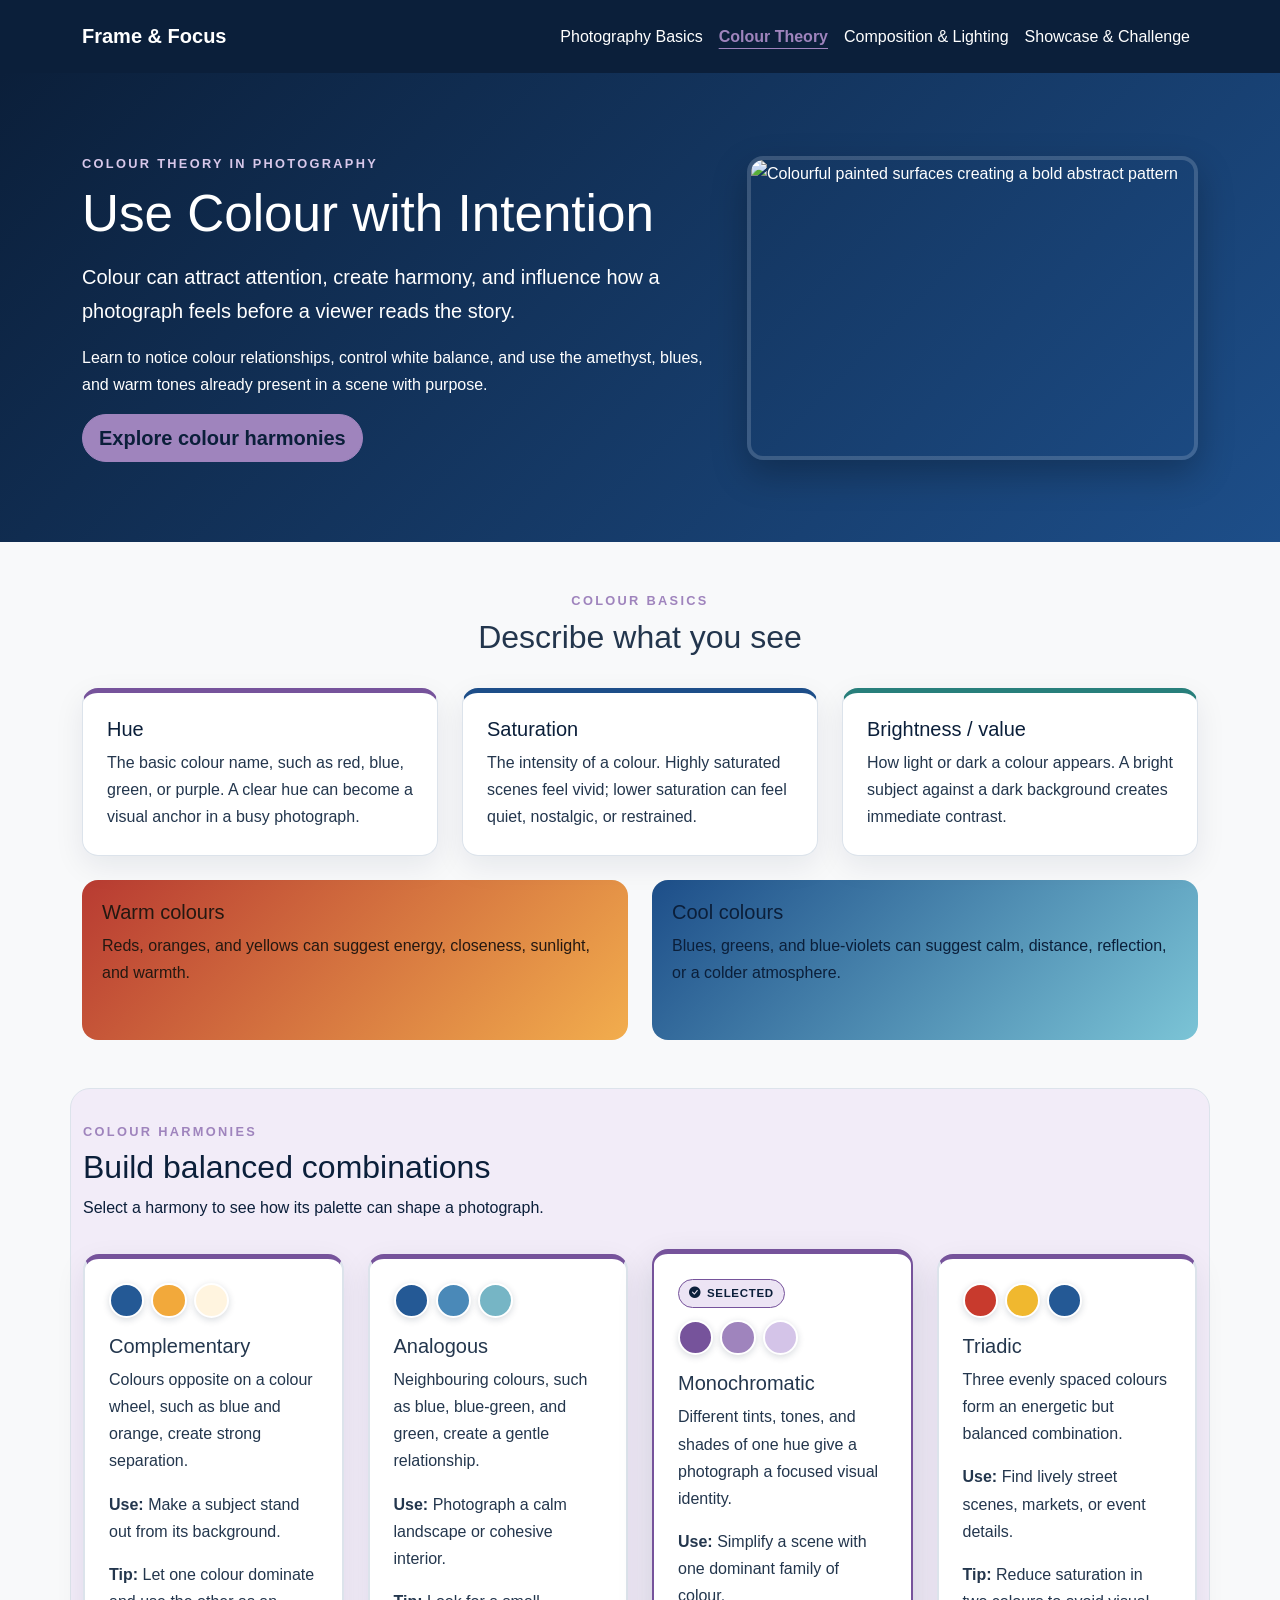
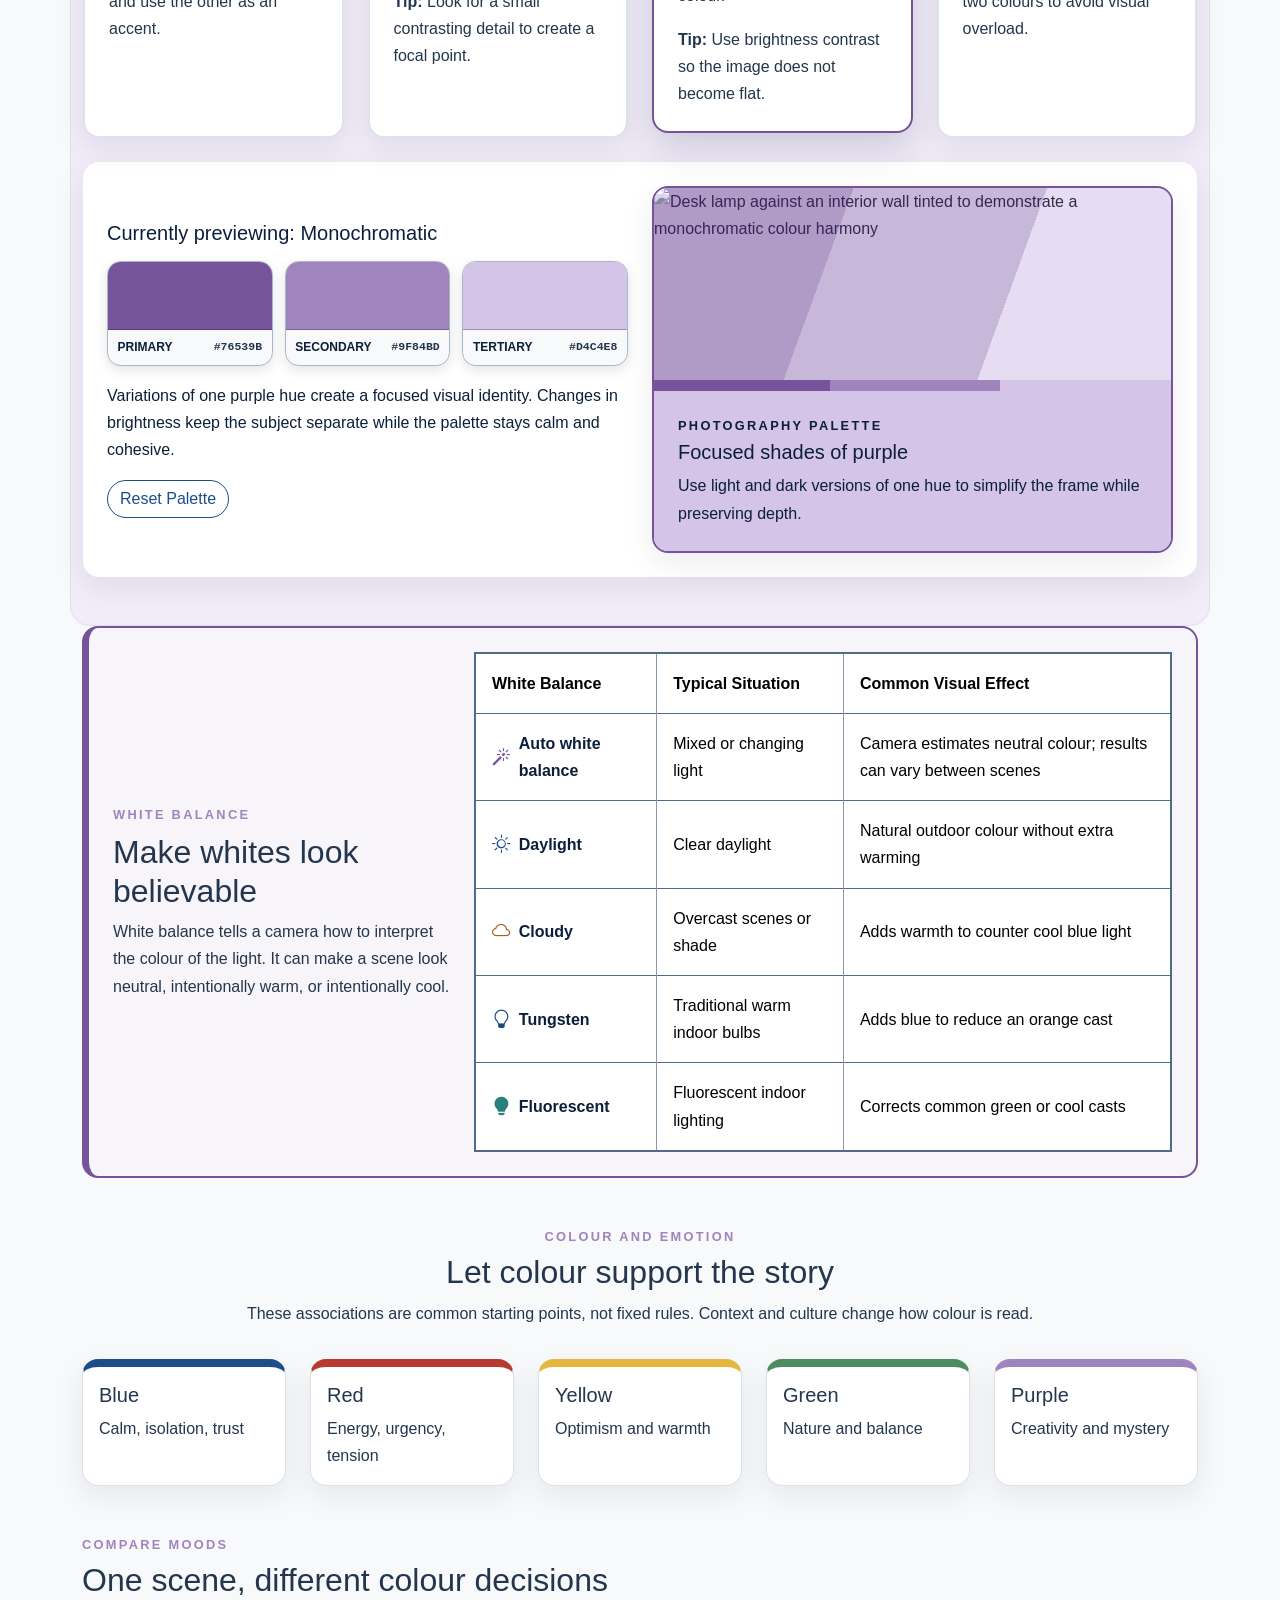
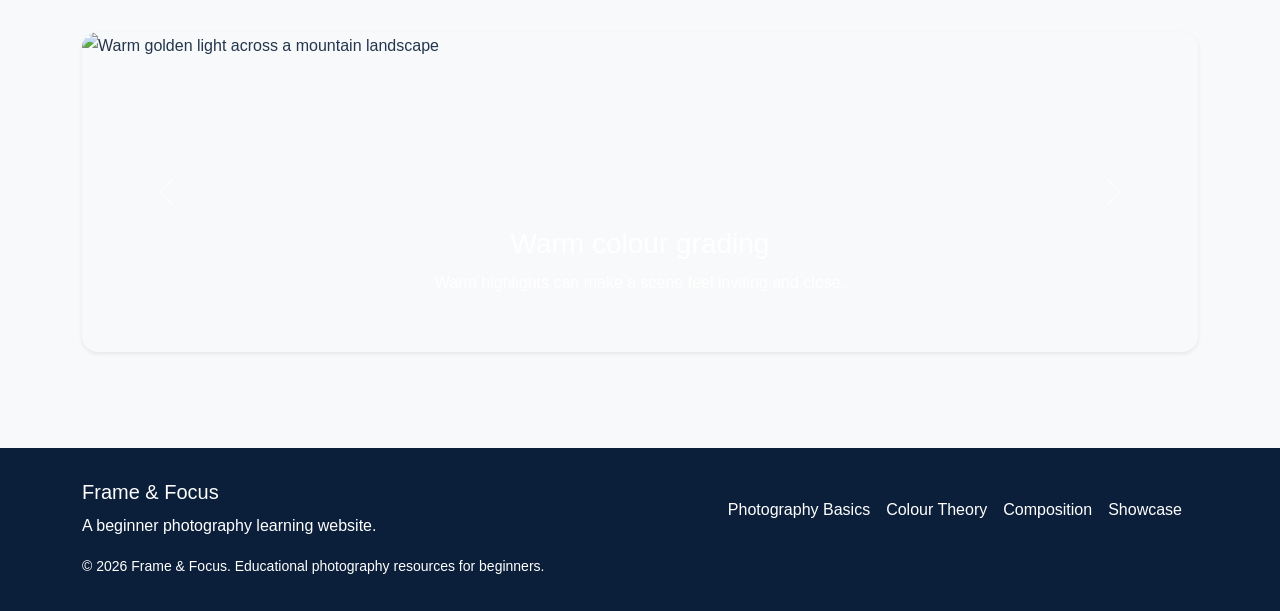
==== commit 3e92c9b4: "fixed colours page + added icons" ====
--- a/colour-theory.html
+++ b/colour-theory.html
@@ -1,6 +1,6 @@
 <!DOCTYPE html>
 <html lang="en">
-<head><meta charset="UTF-8"><meta name="viewport" content="width=device-width, initial-scale=1.0"><title>Colour Theory | Frame &amp; Focus</title><link href="https://cdn.jsdelivr.net/npm/bootstrap@5.3.3/dist/css/bootstrap.min.css" rel="stylesheet"><link rel="stylesheet" href="css/style.css"><script src="js/main.js" defer></script></head>
+<head><meta charset="UTF-8"><meta name="viewport" content="width=device-width, initial-scale=1.0"><title>Colour Theory | Frame &amp; Focus</title><link href="https://cdn.jsdelivr.net/npm/bootstrap@5.3.3/dist/css/bootstrap.min.css" rel="stylesheet"><link rel="stylesheet" href="https://cdn.jsdelivr.net/npm/bootstrap-icons@1.11.3/font/bootstrap-icons.min.css"><link rel="stylesheet" href="css/style.css"><script src="js/main.js" defer></script></head>
 <body>
 <nav class="navbar navbar-expand-lg navbar-dark sticky-top"><div class="container"><a class="navbar-brand fw-bold" href="index.html">Frame &amp; Focus</a><button class="navbar-toggler" type="button" data-bs-toggle="collapse" data-bs-target="#mainNav" aria-controls="mainNav" aria-expanded="false" aria-label="Toggle navigation"><span class="navbar-toggler-icon"></span></button><div class="collapse navbar-collapse" id="mainNav"><ul class="navbar-nav ms-auto"><li class="nav-item"><a class="nav-link" href="index.html">Photography Basics</a></li><li class="nav-item"><a class="nav-link active" aria-current="page" href="colour-theory.html">Colour Theory</a></li><li class="nav-item"><a class="nav-link" href="composition.html">Composition &amp; Lighting</a></li><li class="nav-item"><a class="nav-link" href="showcase.html">Showcase &amp; Challenge</a></li></ul></div></div></nav>
 <main>
@@ -16,7 +16,7 @@
       <div class="col-md-6 col-xl-3">
         <article class="card harmony-card h-100" data-harmony="complementary" role="button" tabindex="0" aria-pressed="false">
           <div class="card-body p-4">
-            <span class="harmony-selected-indicator" aria-hidden="true" hidden>Selected</span>
+            <span class="harmony-selected-indicator" aria-hidden="true" hidden><i class="bi bi-check-circle-fill"></i>Selected</span>
             <div class="swatch-row mb-3"><span class="swatch" style="background:#245995"></span><span class="swatch" style="background:#f2a93b"></span><span class="swatch" style="background:#fff4df"></span></div>
             <h3 class="h5">Complementary</h3>
             <p>Colours opposite on a colour wheel, such as blue and orange, create strong separation.</p>
@@ -28,7 +28,7 @@
       <div class="col-md-6 col-xl-3">
         <article class="card harmony-card h-100" data-harmony="analogous" role="button" tabindex="0" aria-pressed="false">
           <div class="card-body p-4">
-            <span class="harmony-selected-indicator" aria-hidden="true" hidden>Selected</span>
+            <span class="harmony-selected-indicator" aria-hidden="true" hidden><i class="bi bi-check-circle-fill"></i>Selected</span>
             <div class="swatch-row mb-3"><span class="swatch" style="background:#245995"></span><span class="swatch" style="background:#4a89b8"></span><span class="swatch" style="background:#76b5c5"></span></div>
             <h3 class="h5">Analogous</h3>
             <p>Neighbouring colours, such as blue, blue-green, and green, create a gentle relationship.</p>
@@ -40,7 +40,7 @@
       <div class="col-md-6 col-xl-3">
         <article class="card harmony-card is-selected h-100" data-harmony="monochromatic" role="button" tabindex="0" aria-pressed="true">
           <div class="card-body p-4">
-            <span class="harmony-selected-indicator" aria-hidden="true">Selected</span>
+            <span class="harmony-selected-indicator" aria-hidden="true"><i class="bi bi-check-circle-fill"></i>Selected</span>
             <div class="swatch-row mb-3"><span class="swatch" style="background:#76539b"></span><span class="swatch" style="background:#9f84bd"></span><span class="swatch" style="background:#d4c4e8"></span></div>
             <h3 class="h5">Monochromatic</h3>
             <p>Different tints, tones, and shades of one hue give a photograph a focused visual identity.</p>
@@ -52,7 +52,7 @@
       <div class="col-md-6 col-xl-3">
         <article class="card harmony-card h-100" data-harmony="triadic" role="button" tabindex="0" aria-pressed="false">
           <div class="card-body p-4">
-            <span class="harmony-selected-indicator" aria-hidden="true" hidden>Selected</span>
+            <span class="harmony-selected-indicator" aria-hidden="true" hidden><i class="bi bi-check-circle-fill"></i>Selected</span>
             <div class="swatch-row mb-3"><span class="swatch" style="background:#c83a2d"></span><span class="swatch" style="background:#f0b82f"></span><span class="swatch" style="background:#245995"></span></div>
             <h3 class="h5">Triadic</h3>
             <p>Three evenly spaced colours form an energetic but balanced combination.</p>
@@ -68,16 +68,28 @@
         <div class="col-lg-6">
           <p id="harmony-preview-heading" class="h5 mb-3" aria-live="polite">Currently previewing: <span id="harmony-preview-name">Monochromatic</span></p>
           <div class="harmony-preview-swatches mb-3" aria-label="Selected colour palette">
-            <span class="harmony-preview-swatch harmony-primary-swatch" title="Primary colour"></span>
-            <span class="harmony-preview-swatch harmony-secondary-swatch" title="Secondary colour"></span>
-            <span class="harmony-preview-swatch harmony-tertiary-swatch" title="Tertiary colour"></span>
+            <div class="harmony-palette-tile">
+              <span class="harmony-preview-swatch harmony-primary-swatch" aria-hidden="true"></span>
+              <span class="harmony-palette-label">Primary <code class="harmony-colour-value">#76539B</code></span>
+            </div>
+            <div class="harmony-palette-tile">
+              <span class="harmony-preview-swatch harmony-secondary-swatch" aria-hidden="true"></span>
+              <span class="harmony-palette-label">Secondary <code class="harmony-colour-value">#9F84BD</code></span>
+            </div>
+            <div class="harmony-palette-tile">
+              <span class="harmony-preview-swatch harmony-tertiary-swatch" aria-hidden="true"></span>
+              <span class="harmony-palette-label">Tertiary <code class="harmony-colour-value">#D4C4E8</code></span>
+            </div>
           </div>
           <p id="harmony-preview-description">Variations of one purple hue create a focused visual identity. Changes in brightness keep the subject separate while the palette stays calm and cohesive.</p>
           <button id="reset-harmony" type="button" class="btn btn-outline-primary">Reset Palette</button>
         </div>
         <div class="col-lg-6">
           <article class="card harmony-sample-card overflow-hidden">
-            <img class="harmony-sample-image reveal-image" loading="lazy" src="https://images.unsplash.com/photo-1494438639946-1ebd1d20bf85?auto=format&amp;fit=crop&amp;w=900&amp;q=80" alt="Colourful architectural surfaces used to preview a photography colour palette">
+            <div class="harmony-sample-visual">
+              <img id="harmony-sample-image" class="harmony-sample-image reveal-image" loading="lazy" src="https://images.unsplash.com/photo-1494438639946-1ebd1d20bf85?auto=format&amp;fit=crop&amp;w=900&amp;q=80" alt="Desk lamp against an interior wall tinted to demonstrate a monochromatic colour harmony">
+              <div class="harmony-sample-tint" aria-hidden="true"></div>
+            </div>
             <div class="harmony-sample-accent"></div>
             <div class="card-body p-4">
               <p class="eyebrow mb-1">Photography palette</p>
@@ -89,7 +101,13 @@
       </div>
     </div>
   </section>
-  <section class="container pb-5"><div class="row g-4 align-items-center"><div class="col-lg-5"><p class="eyebrow">White balance</p><h2>Make whites look believable</h2><p>White balance tells a camera how to interpret the colour of the light. It can make a scene look neutral, intentionally warm, or intentionally cool.</p></div><div class="col-lg-7"><div class="table-responsive"><table class="table table-bordered align-middle"><thead><tr><th scope="col">White Balance</th><th scope="col">Typical Situation</th><th scope="col">Common Visual Effect</th></tr></thead><tbody><tr><th scope="row">Auto white balance</th><td>Mixed or changing light</td><td>Camera estimates neutral colour; results can vary between scenes</td></tr><tr><th scope="row">Daylight</th><td>Clear daylight</td><td>Natural outdoor colour without extra warming</td></tr><tr><th scope="row">Cloudy</th><td>Overcast scenes or shade</td><td>Adds warmth to counter cool blue light</td></tr><tr><th scope="row">Tungsten</th><td>Traditional warm indoor bulbs</td><td>Adds blue to reduce an orange cast</td></tr><tr><th scope="row">Fluorescent</th><td>Fluorescent indoor lighting</td><td>Corrects common green or cool casts</td></tr></tbody></table></div></div></div></section>
+  <section class="container pb-5"><div class="white-balance-panel"><div class="row g-4 align-items-center"><div class="col-lg-4"><p class="eyebrow">White balance</p><h2>Make whites look believable</h2><p class="mb-0">White balance tells a camera how to interpret the colour of the light. It can make a scene look neutral, intentionally warm, or intentionally cool.</p></div><div class="col-lg-8"><div class="table-responsive"><table class="table table-bordered white-balance-table align-middle"><thead><tr><th scope="col">White Balance</th><th scope="col">Typical Situation</th><th scope="col">Common Visual Effect</th></tr></thead><tbody>
+    <tr><th scope="row"><span class="wb-label wb-auto"><i class="bi bi-magic" aria-hidden="true"></i>Auto white balance</span></th><td>Mixed or changing light</td><td>Camera estimates neutral colour; results can vary between scenes</td></tr>
+    <tr><th scope="row"><span class="wb-label wb-daylight"><i class="bi bi-sun" aria-hidden="true"></i>Daylight</span></th><td>Clear daylight</td><td>Natural outdoor colour without extra warming</td></tr>
+    <tr><th scope="row"><span class="wb-label wb-cloudy"><i class="bi bi-cloud" aria-hidden="true"></i>Cloudy</span></th><td>Overcast scenes or shade</td><td>Adds warmth to counter cool blue light</td></tr>
+    <tr><th scope="row"><span class="wb-label wb-tungsten"><i class="bi bi-lightbulb" aria-hidden="true"></i>Tungsten</span></th><td>Traditional warm indoor bulbs</td><td>Adds blue to reduce an orange cast</td></tr>
+    <tr><th scope="row"><span class="wb-label wb-fluorescent"><i class="bi bi-lightbulb-fill" aria-hidden="true"></i>Fluorescent</span></th><td>Fluorescent indoor lighting</td><td>Corrects common green or cool casts</td></tr>
+  </tbody></table></div></div></div></div></section>
   <section class="container pb-5"><div class="section-heading text-center"><p class="eyebrow">Colour and emotion</p><h2>Let colour support the story</h2><p>These associations are common starting points, not fixed rules. Context and culture change how colour is read.</p></div><div class="row g-4"><div class="col-md-6 col-lg"><div class="card emotion-blue h-100"><div class="card-body"><h3 class="h5">Blue</h3><p class="mb-0">Calm, isolation, trust</p></div></div></div><div class="col-md-6 col-lg"><div class="card emotion-red h-100"><div class="card-body"><h3 class="h5">Red</h3><p class="mb-0">Energy, urgency, tension</p></div></div></div><div class="col-md-6 col-lg"><div class="card emotion-yellow h-100"><div class="card-body"><h3 class="h5">Yellow</h3><p class="mb-0">Optimism and warmth</p></div></div></div><div class="col-md-6 col-lg"><div class="card emotion-green h-100"><div class="card-body"><h3 class="h5">Green</h3><p class="mb-0">Nature and balance</p></div></div></div><div class="col-md-6 col-lg"><div class="card emotion-purple h-100"><div class="card-body"><h3 class="h5">Purple</h3><p class="mb-0">Creativity and mystery</p></div></div></div></div></section>
   <section class="container pb-5"><div class="section-heading"><p class="eyebrow">Compare moods</p><h2>One scene, different colour decisions</h2></div><div id="colourCarousel" class="carousel slide shadow-sm rounded-4 overflow-hidden" data-bs-ride="carousel"><div class="carousel-inner"><div class="carousel-item active"><img class="comparison-image reveal-image" loading="lazy" src="https://images.unsplash.com/photo-1500534623283-312aade485b7?auto=format&amp;fit=crop&amp;w=1400&amp;q=85" alt="Warm golden light across a mountain landscape"><div class="carousel-caption d-none d-md-block"><h3>Warm colour grading</h3><p>Warm highlights can make a scene feel inviting and close.</p></div></div><div class="carousel-item"><img class="comparison-image reveal-image" loading="lazy" src="https://images.unsplash.com/photo-1500530855697-b586d89ba3ee?auto=format&amp;fit=crop&amp;w=1400&amp;q=85" alt="Cool blue evening scene in a forest"><div class="carousel-caption d-none d-md-block"><h3>Cool colour grading</h3><p>Cool tones can make a scene feel distant, calm, or reflective.</p></div></div><div class="carousel-item"><img class="comparison-image reveal-image" loading="lazy" src="https://images.unsplash.com/photo-1470770841072-f978cf4d019e?auto=format&amp;fit=crop&amp;w=1400&amp;q=85" alt="Colourful mountain lake landscape with strong saturation"><div class="carousel-caption d-none d-md-block"><h3>Saturation changes impact</h3><p>Vivid colour grabs attention; restrained colour lets shape and light lead.</p></div></div></div><button class="carousel-control-prev" type="button" data-bs-target="#colourCarousel" data-bs-slide="prev"><span class="carousel-control-prev-icon" aria-hidden="true"></span><span class="visually-hidden">Previous</span></button><button class="carousel-control-next" type="button" data-bs-target="#colourCarousel" data-bs-slide="next"><span class="carousel-control-next-icon" aria-hidden="true"></span><span class="visually-hidden">Next</span></button></div></section>
 </main>
--- a/css/style.css
+++ b/css/style.css
@@ -39,9 +39,25 @@
 .section-heading { margin-bottom: 2rem; }
 .section-heading .eyebrow { margin-bottom: .35rem; }
 
-.card { transition: transform .2s ease, box-shadow .2s ease; }
+.card { border: 1px solid var(--border); border-top: .3rem solid var(--accent-color); transition: transform .2s ease, box-shadow .2s ease; }
 .card:hover { box-shadow: 0 14px 35px rgba(11,31,58,.12); transform: translateY(-4px); }
 .card-img-top, .gallery-image, .technique-image { height: 14rem; object-fit: cover; }
+.content-card { border: 1px solid var(--border); border-top: .35rem solid var(--card-accent, var(--accent-color)); overflow: hidden; }
+.content-card h3, .content-card h4 { color: var(--navy); }
+.card-accent-purple { --card-accent: #76539b; }
+.card-accent-blue { --card-accent: var(--blue); }
+.card-accent-teal { --card-accent: #287f7b; }
+.card-accent-orange { --card-accent: #b76722; }
+.card-accent-navy { --card-accent: var(--navy); }
+
+.icon-badge { align-items: center; background: rgba(159,132,189,.18); border-radius: 50%; color: var(--navy); display: inline-flex; flex: 0 0 auto; font-size: 1.25rem; height: 3rem; justify-content: center; width: 3rem; }
+.icon-badge-purple { background: #ece4f4; color: #68488d; }
+.icon-badge-blue { background: #e3eef8; color: #174a7f; }
+.icon-badge-teal { background: #dff1ef; color: #176762; }
+.icon-badge-orange { background: #f9eadb; color: #945018; }
+.icon-badge-navy { background: #dfe6ee; color: var(--navy); }
+.card-heading-row { align-items: center; display: flex; gap: .85rem; margin-bottom: 1rem; }
+.card-heading-row h3 { margin-bottom: 0; }
 
 .btn-primary, .btn-outline-primary, .btn-outline-light { border-radius: 999px; transition: all .2s ease; }
 .btn-primary { background: var(--accent-color); border-color: var(--accent-color); color: var(--navy); font-weight: 700; }
@@ -58,10 +74,21 @@
 .table thead { background: var(--navy); color: #fff; }
 .table th, .table td { padding: 1rem; vertical-align: middle; }
 .table caption { color: var(--muted); }
-
-.exposure-visual { background: linear-gradient(135deg, #edf4fb, #f4eff9); border: 1px solid var(--border); border-radius: 1rem; padding: 1.5rem; }
-.exposure-node { background: #fff; border: 2px solid var(--accent-color); border-radius: 50%; box-sizing: border-box; display: grid; font-weight: 700; height: 9rem; line-height: 1.2; margin: auto; padding: .9rem; place-items: center; text-align: center; width: 9rem; }
-.exposure-node small { display: block; line-height: 1.15; max-width: 6.25rem; }
+.settings-table { border: 2px solid #7c8da3; }
+.settings-table th, .settings-table td { border-color: #aeb9c6; }
+.setting-badge { background: #e8eef6; border-radius: 999px; color: var(--navy); display: inline-block; font-size: .8rem; font-weight: 800; margin-bottom: .35rem; padding: .25rem .65rem; }
+
+.exposure-visual { background: linear-gradient(135deg, #edf4fb, #f4eff9); border: 1px solid var(--border); border-radius: 1rem; min-height: 25rem; padding: 2rem; position: relative; }
+.exposure-triangle { height: 21rem; margin: auto; max-width: 44rem; position: relative; }
+.exposure-lines { height: 100%; inset: 0; position: absolute; width: 100%; }
+.exposure-lines polygon { fill: rgba(159,132,189,.06); stroke: #8c72aa; stroke-width: 2; }
+.exposure-control { align-items: center; background: #fff; border: 3px solid var(--control-accent); border-radius: 1.2rem; box-shadow: 0 8px 22px rgba(11,31,58,.12); display: flex; flex-direction: column; gap: .25rem; justify-content: center; min-height: 8rem; padding: 1rem; position: absolute; text-align: center; width: 11rem; z-index: 2; }
+.exposure-control strong { color: var(--navy); font-size: 1.05rem; }
+.exposure-control small { line-height: 1.25; max-width: 9rem; }
+.exposure-aperture { --control-accent: #76539b; left: 50%; top: 0; transform: translateX(-50%); }
+.exposure-shutter { --control-accent: var(--blue); bottom: 0; left: 8%; }
+.exposure-iso { --control-accent: #287f7b; bottom: 0; right: 8%; }
+.exposure-centre { align-items: center; background: var(--navy); border: 4px solid #fff; border-radius: 50%; box-shadow: 0 7px 20px rgba(11,31,58,.2); color: #fff; display: flex; font-size: .72rem; font-weight: 800; height: 5rem; inset: 67% auto auto 50%; justify-content: center; line-height: 1.15; padding: .45rem; position: absolute; text-align: center; transform: translate(-50%,-50%); width: 5rem; z-index: 3; }
 
 .swatch-row { display: flex; gap: .45rem; }
 .swatch { border: 2px solid #fff; border-radius: 50%; box-shadow: 0 2px 7px rgba(11,31,58,.16); display: inline-block; height: 2.2rem; width: 2.2rem; }
@@ -69,6 +96,7 @@
   --harmony-primary: #76539b;
   --harmony-secondary: #9f84bd;
   --harmony-tertiary: #d4c4e8;
+  --harmony-tertiary-text: #0b1f3a;
   --harmony-text: #0b1f3a;
   --harmony-surface: #f2ecf8;
   background: var(--harmony-surface);
@@ -78,21 +106,29 @@
   padding-top: 2rem;
   transition: background-color .35s ease;
 }
-.harmony-card { border: 2px solid transparent; cursor: pointer; position: relative; }
+.harmony-card { border: 2px solid var(--border); border-top: .35rem solid var(--harmony-primary); cursor: pointer; position: relative; }
 .harmony-card:hover { border-color: var(--harmony-secondary); }
 .harmony-card:focus-visible { outline: 3px solid var(--harmony-primary); outline-offset: 4px; }
 .harmony-card.is-selected,
 .harmony-card[aria-pressed="true"] { border-color: var(--harmony-primary); box-shadow: 0 15px 35px rgba(11,31,58,.16); transform: translateY(-5px); }
-.harmony-selected-indicator { background: var(--harmony-primary); border-radius: 999px; color: #fff; display: inline-block; font-size: .72rem; font-weight: 800; letter-spacing: .06em; margin-bottom: .75rem; padding: .25rem .65rem; text-transform: uppercase; }
+.harmony-selected-indicator { background: #ece4f4; border: 1px solid var(--harmony-primary); border-radius: 999px; color: var(--navy); display: inline-flex; font-size: .72rem; font-weight: 800; gap: .3rem; letter-spacing: .06em; margin-bottom: .75rem; padding: .25rem .65rem; text-transform: uppercase; }
 .harmony-preview { background: #fff; border-radius: 1rem; box-shadow: 0 10px 30px rgba(11,31,58,.08); padding: 1.5rem; transition: box-shadow .25s ease; }
 .harmony-preview-swatches { display: grid; gap: .75rem; grid-template-columns: repeat(3, minmax(0, 1fr)); }
-.harmony-preview-swatch { border: 3px solid #fff; border-radius: .85rem; box-shadow: 0 4px 12px rgba(11,31,58,.16); display: block; min-height: 5rem; transition: background-color .35s ease; }
+.harmony-palette-tile { background: #f8f9fa; border: 1px solid #aab6c4; border-radius: .85rem; box-shadow: 0 4px 12px rgba(11,31,58,.12); overflow: hidden; }
+.harmony-preview-swatch { border-bottom: 1px solid rgba(11,31,58,.3); display: block; min-height: 4.25rem; transition: background-color .35s ease; }
+.harmony-palette-label { color: var(--navy); display: flex; flex-wrap: wrap; font-size: .75rem; font-weight: 800; gap: .2rem .45rem; justify-content: space-between; padding: .45rem .6rem; text-transform: uppercase; }
+.harmony-colour-value { background: transparent; color: var(--text); font-family: Consolas, "Courier New", monospace; font-size: .72rem; padding: 0; }
 .harmony-primary-swatch { background: var(--harmony-primary); }
 .harmony-secondary-swatch { background: var(--harmony-secondary); }
 .harmony-tertiary-swatch { background: var(--harmony-tertiary); }
 .harmony-sample-card { border: 2px solid var(--harmony-primary); }
-.harmony-sample-image { height: 12rem; object-fit: cover; width: 100%; }
+.harmony-sample-visual { isolation: isolate; overflow: hidden; position: relative; }
+.harmony-sample-image { filter: grayscale(.25) contrast(1.04); height: 12rem; object-fit: cover; width: 100%; }
+.harmony-sample-tint { background: linear-gradient(110deg, var(--harmony-primary) 0 34%, var(--harmony-secondary) 34% 67%, var(--harmony-tertiary) 67%); inset: 0; mix-blend-mode: color; opacity: .58; pointer-events: none; position: absolute; transition: background .35s ease, opacity .35s ease; }
 .harmony-sample-accent { background: linear-gradient(90deg, var(--harmony-primary) 0 34%, var(--harmony-secondary) 34% 67%, var(--harmony-tertiary) 67%); height: .65rem; transition: background .35s ease; }
+.harmony-sample-card .card-body { background: var(--harmony-tertiary); color: var(--harmony-tertiary-text); transition: background-color .35s ease, color .35s ease; }
+.harmony-sample-card .card-body h3,
+.harmony-sample-card .card-body .eyebrow { color: inherit; }
 .colour-demo { border-radius: 1rem; min-height: 10rem; padding: 1.25rem; }
 .warm-demo { background: linear-gradient(135deg, #b83b32, #f2ad4d); color: #241811; }
 .cool-demo { background: linear-gradient(135deg, #1d4e89, #7bc4d6); color: #0b1f3a; }
@@ -102,10 +138,30 @@
 .comparison-label { background: var(--navy); color: #fff; font-weight: 700; padding: .65rem 1rem; }
 .accordion-button:not(.collapsed) { background: rgba(159,132,189,.15); color: var(--navy); }
 .accordion-button:focus { border-color: var(--accent-color); box-shadow: 0 0 0 .25rem rgba(159,132,189,.25); }
+.white-balance-panel { background: #f7f4fa; border: 2px solid #76539b; border-left-width: .45rem; border-radius: 1rem; padding: 1.5rem; }
+.white-balance-table { border: 2px solid #526b88; margin-bottom: 0; }
+.white-balance-table th, .white-balance-table td { border-color: #8798ac; }
+.wb-label { align-items: center; color: var(--navy); display: inline-flex; gap: .55rem; }
+.wb-label i { color: var(--wb-accent, #76539b); font-size: 1.15rem; }
+.wb-auto { --wb-accent: #76539b; }.wb-daylight { --wb-accent: var(--blue); }.wb-cloudy { --wb-accent: #a75d20; }.wb-tungsten { --wb-accent: #174a7f; }.wb-fluorescent { --wb-accent: #287f7b; }
+
+.technique-card .card-body { padding: 1.25rem; }
+.lighting-natural { --card-accent: #287f7b; }.lighting-golden { --card-accent: #b76722; }.lighting-blue { --card-accent: var(--blue); }.lighting-midday { --card-accent: #c47717; }.lighting-soft { --card-accent: #9f84bd; }.lighting-hard { --card-accent: var(--navy); }.lighting-front { --card-accent: var(--blue); }.lighting-side { --card-accent: #76539b; }.lighting-back { --card-accent: #b76722; }
+.mistakes-accordion .accordion-item { border: 1px solid #c9b8da; overflow: hidden; }
+.mistakes-accordion .accordion-button { align-items: center; background: #f7f2fb; color: var(--navy); gap: .8rem; font-weight: 800; }
+.mistake-number { color: #76539b; display: block; font-size: .68rem; letter-spacing: .08em; text-transform: uppercase; }
+.mistake-title { display: block; line-height: 1.3; }
+.improvement-box { background: #f3f7fb; border-left: .3rem solid var(--blue); border-radius: .5rem; color: var(--text); margin-top: .75rem; padding: .8rem 1rem; }
+.improvement-box strong { color: var(--navy); display: block; margin-bottom: .2rem; }
 
 .gallery-card .card-body { display: flex; flex-direction: column; }
 .gallery-card .badge { align-self: flex-start; background: rgba(159,132,189,.18); color: var(--navy); }
-.form-card { padding: 1rem; }
+.form-card { border: 1px solid var(--border); border-top: .4rem solid var(--accent-color); padding: 1rem; }
+.form-section { border-left: .3rem solid var(--card-accent, var(--accent-color)); padding: .5rem 0 .5rem 1.25rem; }
+.form-section + .form-section { border-top: 1px solid var(--border); margin-top: 1.25rem; padding-top: 1.5rem; }
+.form-section-heading { align-items: center; color: var(--navy); display: flex; font-size: 1.15rem; font-weight: 800; gap: .65rem; margin-bottom: .35rem; }
+.form-label, .form-check-label, fieldset legend { color: var(--navy); font-weight: 700; }
+.form-control, .form-select { border-color: #9aa9ba; }
 .form-check { margin-bottom: .5rem; }
 .form-control:focus, .form-select:focus, .form-check-input:focus { border-color: var(--accent-color); box-shadow: 0 0 0 .2rem rgba(159,132,189,.25); }
 .form-check-input:checked { background-color: var(--accent-color); border-color: var(--accent-color); }
@@ -125,10 +181,18 @@
 .event-filter:focus-visible { outline: 3px solid rgba(159,132,189,.55); outline-offset: 3px; }
 .events-loading { align-items: center; display: flex; justify-content: center; min-height: 12rem; }
 .events-message { border: 1px solid rgba(29,78,137,.2); border-radius: .75rem; }
+.event-card { border: 1px solid #9dadbf; border-left: .35rem solid var(--navy); }
+.event-card-layout { display: grid; grid-template-columns: 7rem 1fr; min-height: 100%; }
+.event-date-panel { align-items: center; background: linear-gradient(160deg, var(--navy), var(--blue)); color: #fff; display: flex; flex-direction: column; justify-content: center; padding: 1.25rem .75rem; text-align: center; }
+.event-date-day { font-size: 2.4rem; font-weight: 800; line-height: 1; }
+.event-date-month { font-size: .8rem; font-weight: 800; letter-spacing: .1em; margin-top: .45rem; text-transform: uppercase; }
+.event-date-year { font-size: .8rem; opacity: .9; }
 .event-card .card-body { display: flex; flex-direction: column; }
 .event-card .btn { align-self: flex-start; margin-top: auto; }
 .event-type-badge { background: rgba(159,132,189,.2); border-radius: 999px; color: var(--navy); display: inline-block; font-size: .75rem; font-weight: 800; letter-spacing: .05em; padding: .3rem .7rem; text-transform: uppercase; }
-.event-meta { color: var(--muted); display: grid; gap: .25rem; list-style: none; padding-left: 0; }
+.event-meta { color: var(--muted); display: grid; gap: .4rem; list-style: none; padding-left: 0; }
+.event-meta li { align-items: center; display: flex; gap: .55rem; }
+.event-meta i { color: var(--blue); font-size: 1.05rem; }
 .event-modal-content { border: 0; border-radius: 1rem; box-shadow: 0 18px 45px rgba(11,31,58,.2); overflow: hidden; }
 .event-details { display: grid; gap: .65rem; }
 .event-details div { border-bottom: 1px solid var(--border); display: grid; grid-template-columns: 5rem 1fr; padding-bottom: .5rem; }
@@ -151,10 +215,25 @@
 .site-footer a:hover, .site-footer a:focus { color: var(--accent-color); }
 
 a:focus-visible, button:focus-visible { outline: 3px solid #d8c8ea; outline-offset: 3px; }
-@media (max-width: 767px) { .hero-section { padding: 3.5rem 0; } .hero-image { min-height: 14rem; } .site-footer .text-md-end { text-align: left !important; } .comparison-image { height: 15rem; } }
+@media (max-width: 767px) {
+  .hero-section { padding: 3.5rem 0; }
+  .hero-image { min-height: 14rem; }
+  .site-footer .text-md-end { text-align: left !important; }
+  .comparison-image { height: 15rem; }
+  .exposure-visual { min-height: auto; padding: 1.25rem; }
+  .exposure-triangle { display: grid; gap: 1rem; height: auto; }
+  .exposure-control { min-height: 0; position: static; transform: none; width: 100%; }
+  .exposure-centre { border-radius: 999px; height: auto; inset: auto; padding: .75rem 1rem; position: static; transform: none; width: 100%; }
+  .exposure-lines { display: none; }
+  .event-card-layout { grid-template-columns: 1fr; }
+  .event-date-panel { flex-direction: row; gap: .5rem; padding: .8rem 1rem; }
+  .event-date-day { font-size: 1.7rem; }
+  .event-date-month { margin-top: 0; }
+  .accordion-button { align-items: flex-start; }
+}
 
 @media (prefers-reduced-motion: reduce) {
-  .event-filter, .harmony-card, .harmony-preview, .harmony-preview-swatch, .harmony-sample-accent, .harmony-section, .gallery-filter, .reveal-image { transition: none; }
+  .event-filter, .harmony-card, .harmony-preview, .harmony-preview-swatch, .harmony-sample-accent, .harmony-sample-tint, .harmony-sample-card .card-body, .harmony-section, .gallery-filter, .reveal-image { transition: none; }
   .reveal-image.reveal-pending { opacity: 1; transform: none; }
   .harmony-card.is-selected, .harmony-card[aria-pressed="true"] { transform: none; }
 }
